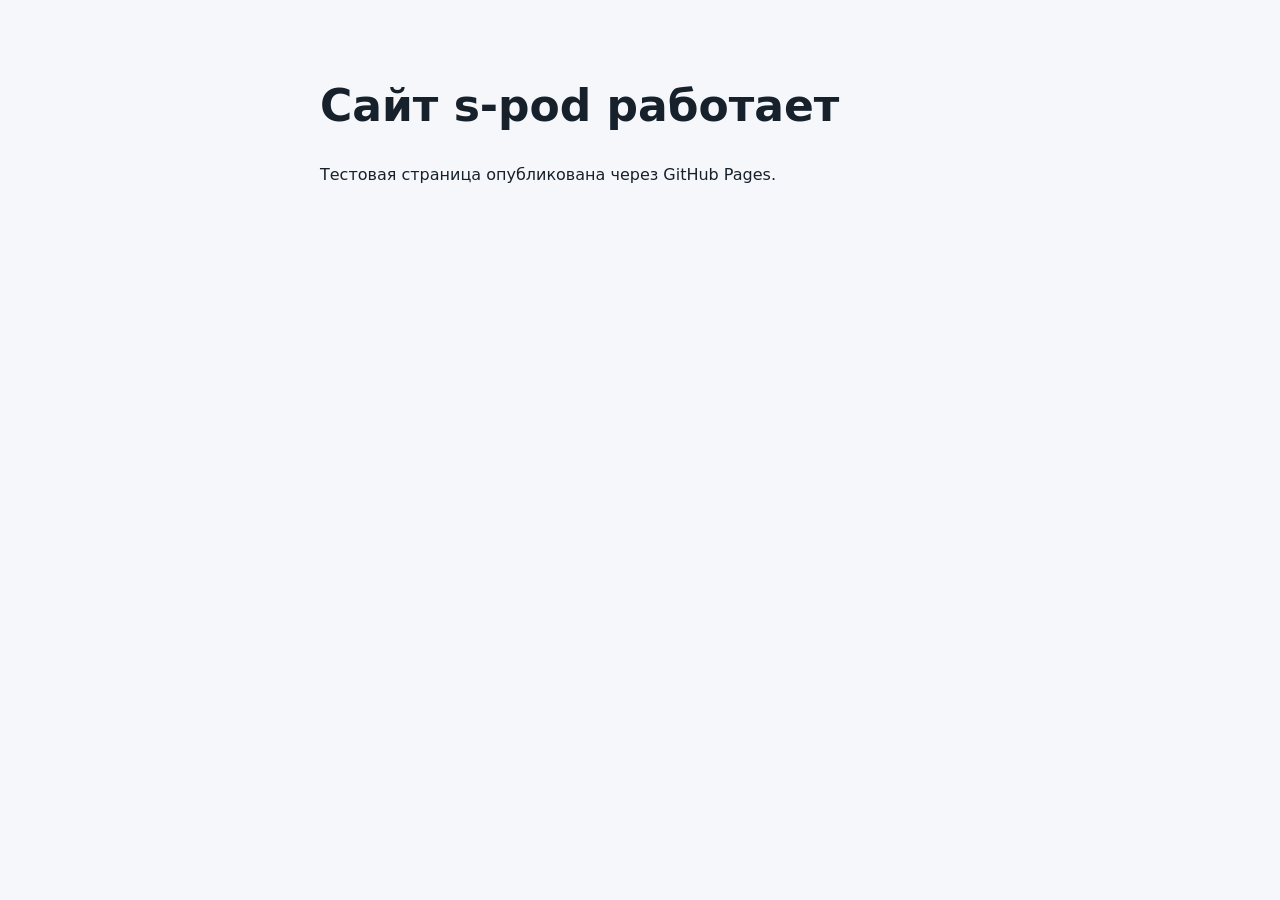
==== index.html @ 9fc67fbf "Create index.html" ====
<!doctype html>
<html lang="ru">
<head>
  <meta charset="utf-8">
  <meta name="viewport" content="width=device-width, initial-scale=1">
  <title>Проверка публикации s-pod</title>
  <style>
    body {
      margin: 0;
      padding: 32px 20px;
      font-family: system-ui, sans-serif;
      line-height: 1.6;
      color: #17212b;
      background: #f5f7fa;
    }
    main {
      max-width: 640px;
      margin: 48px auto;
    }
    h1 {
      font-size: clamp(28px, 6vw, 44px);
      line-height: 1.2;
    }
  </style>
</head>
<body>
  <main>
    <h1>Сайт s-pod работает</h1>
    <p>Тестовая страница опубликована через GitHub Pages.</p>
  </main>
</body>
</html>
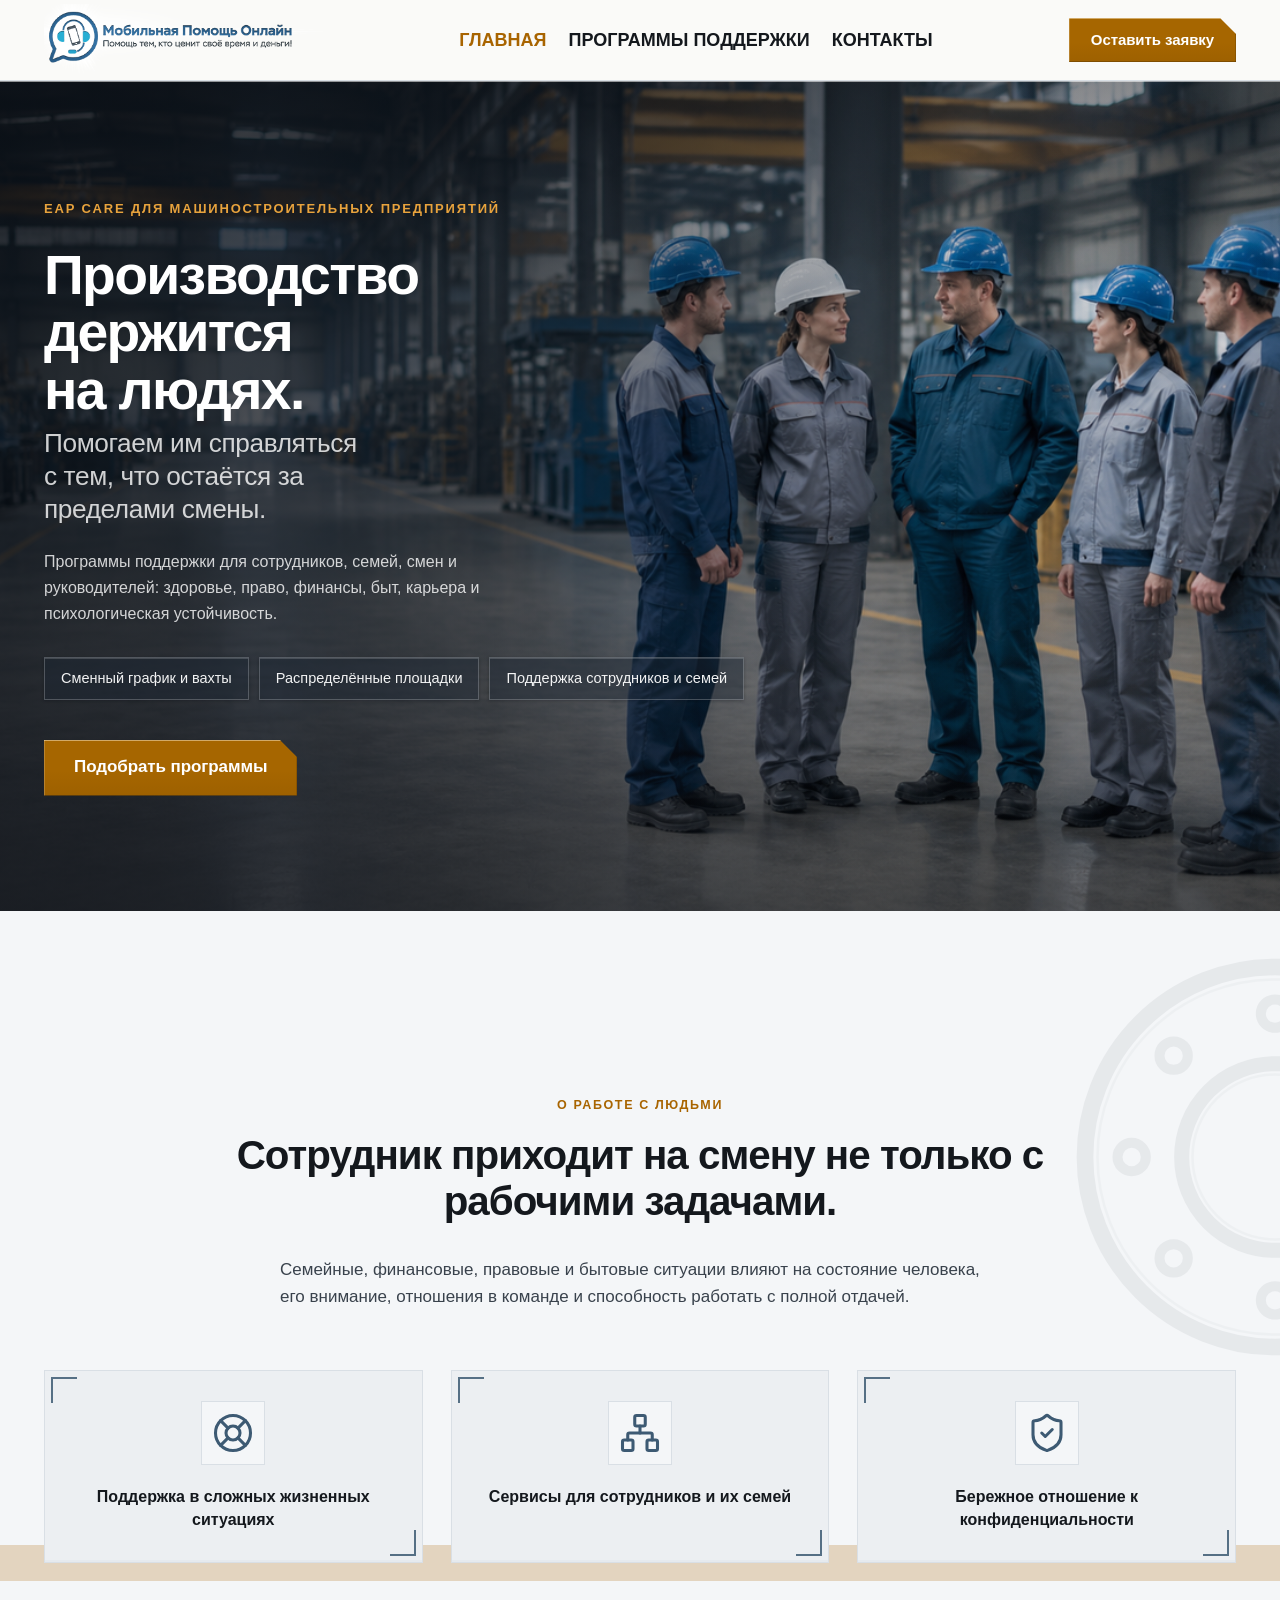
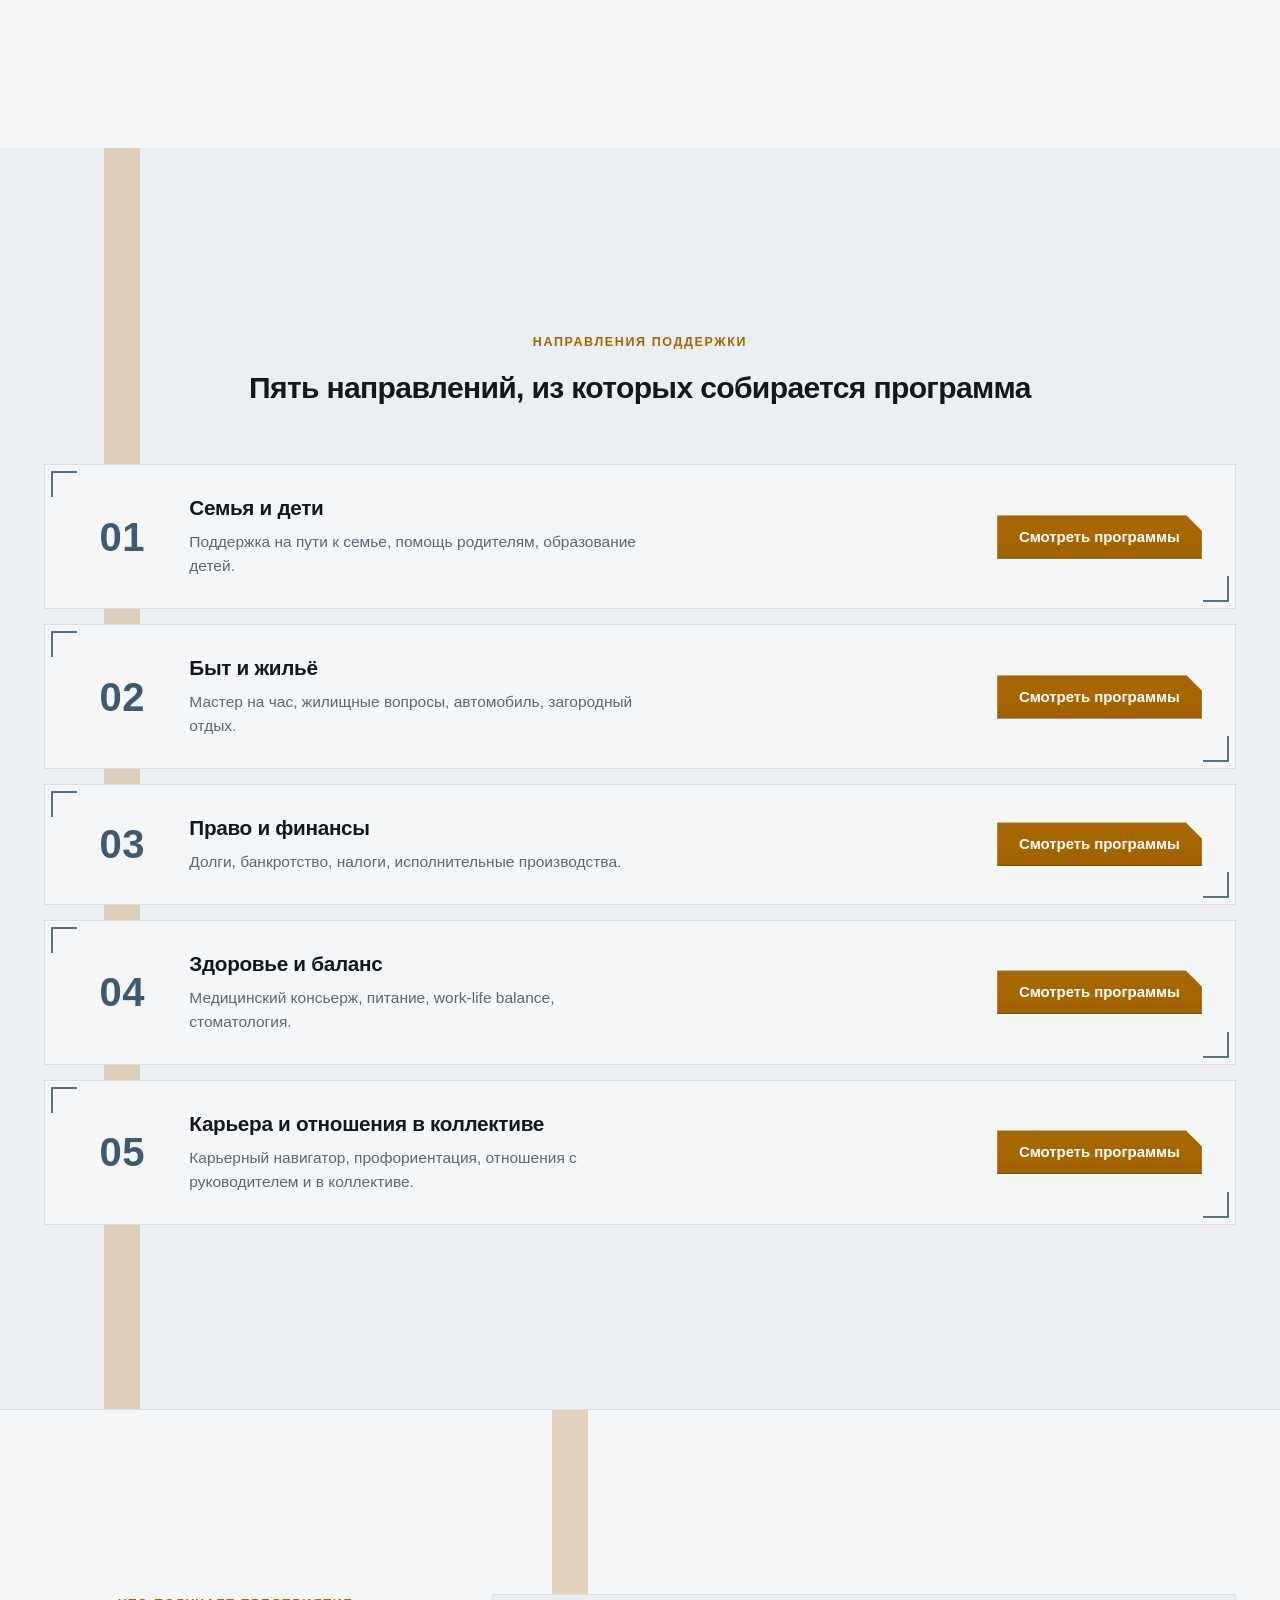
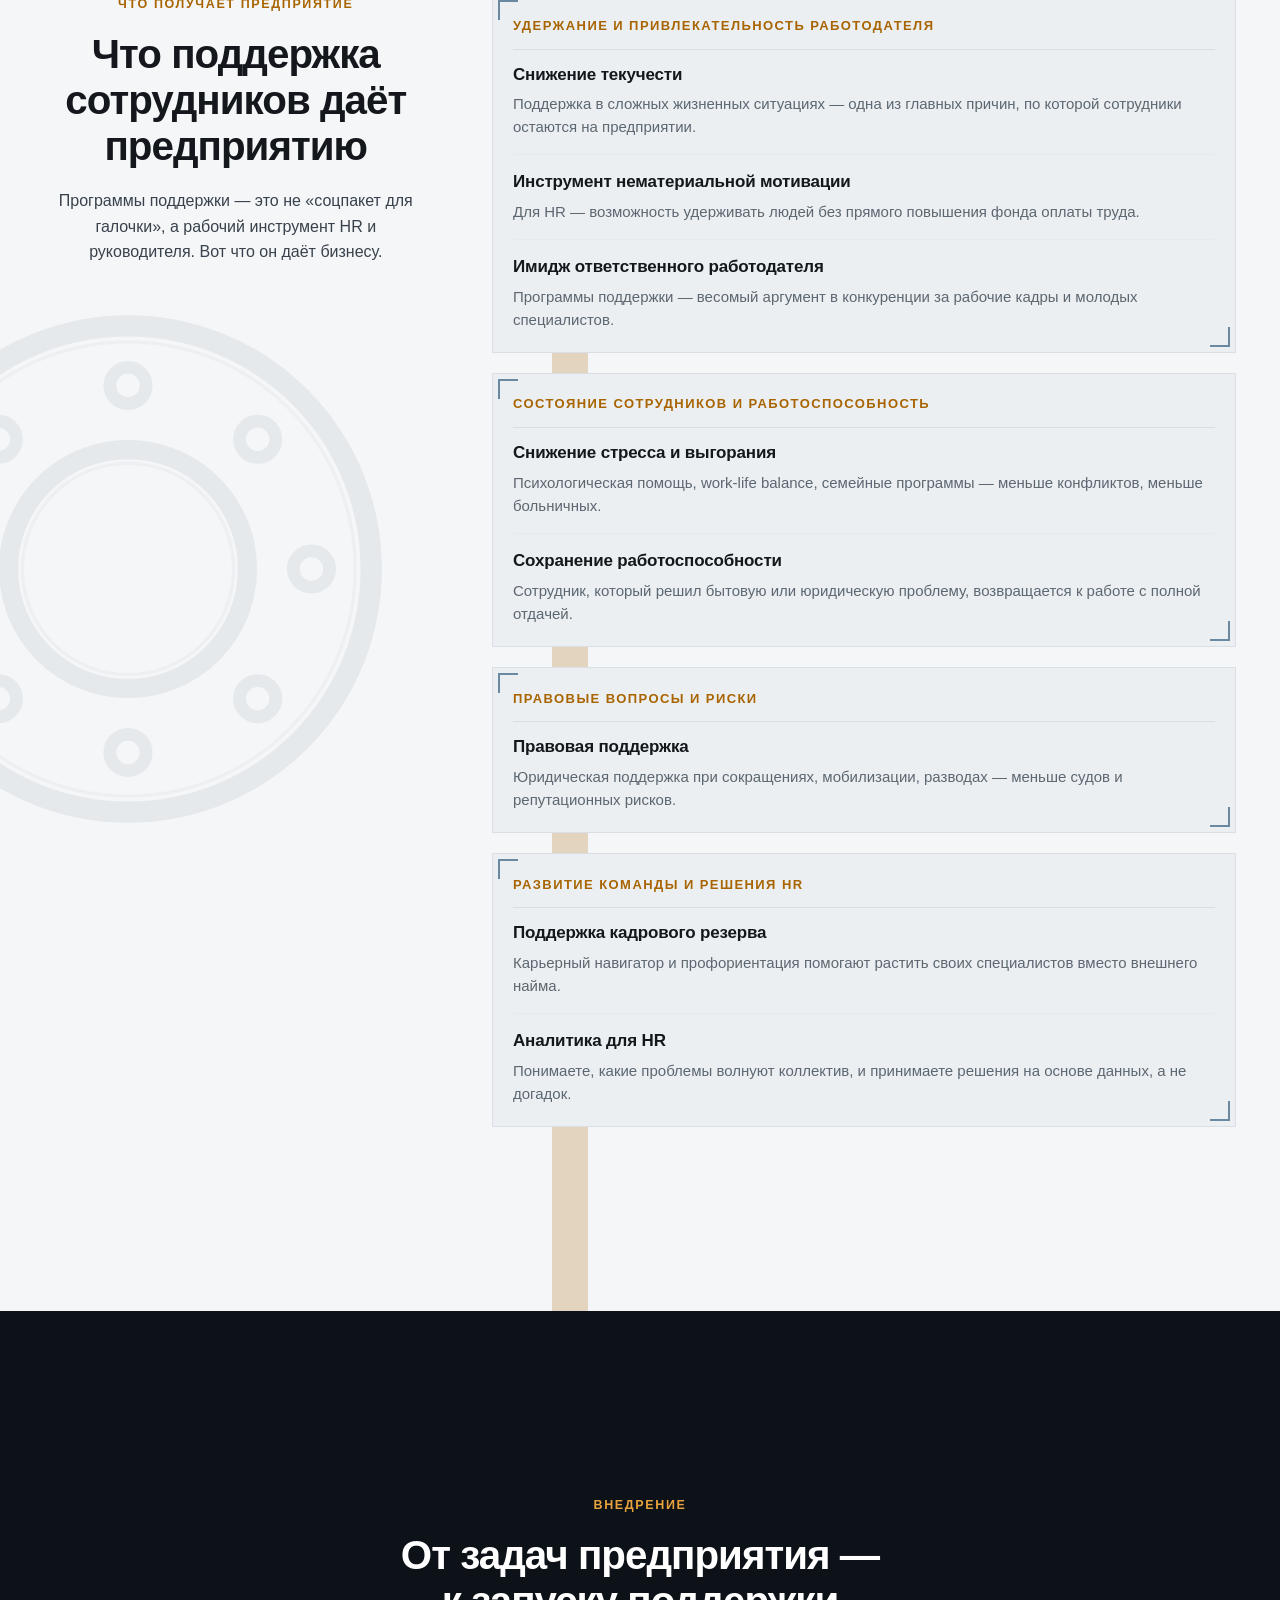
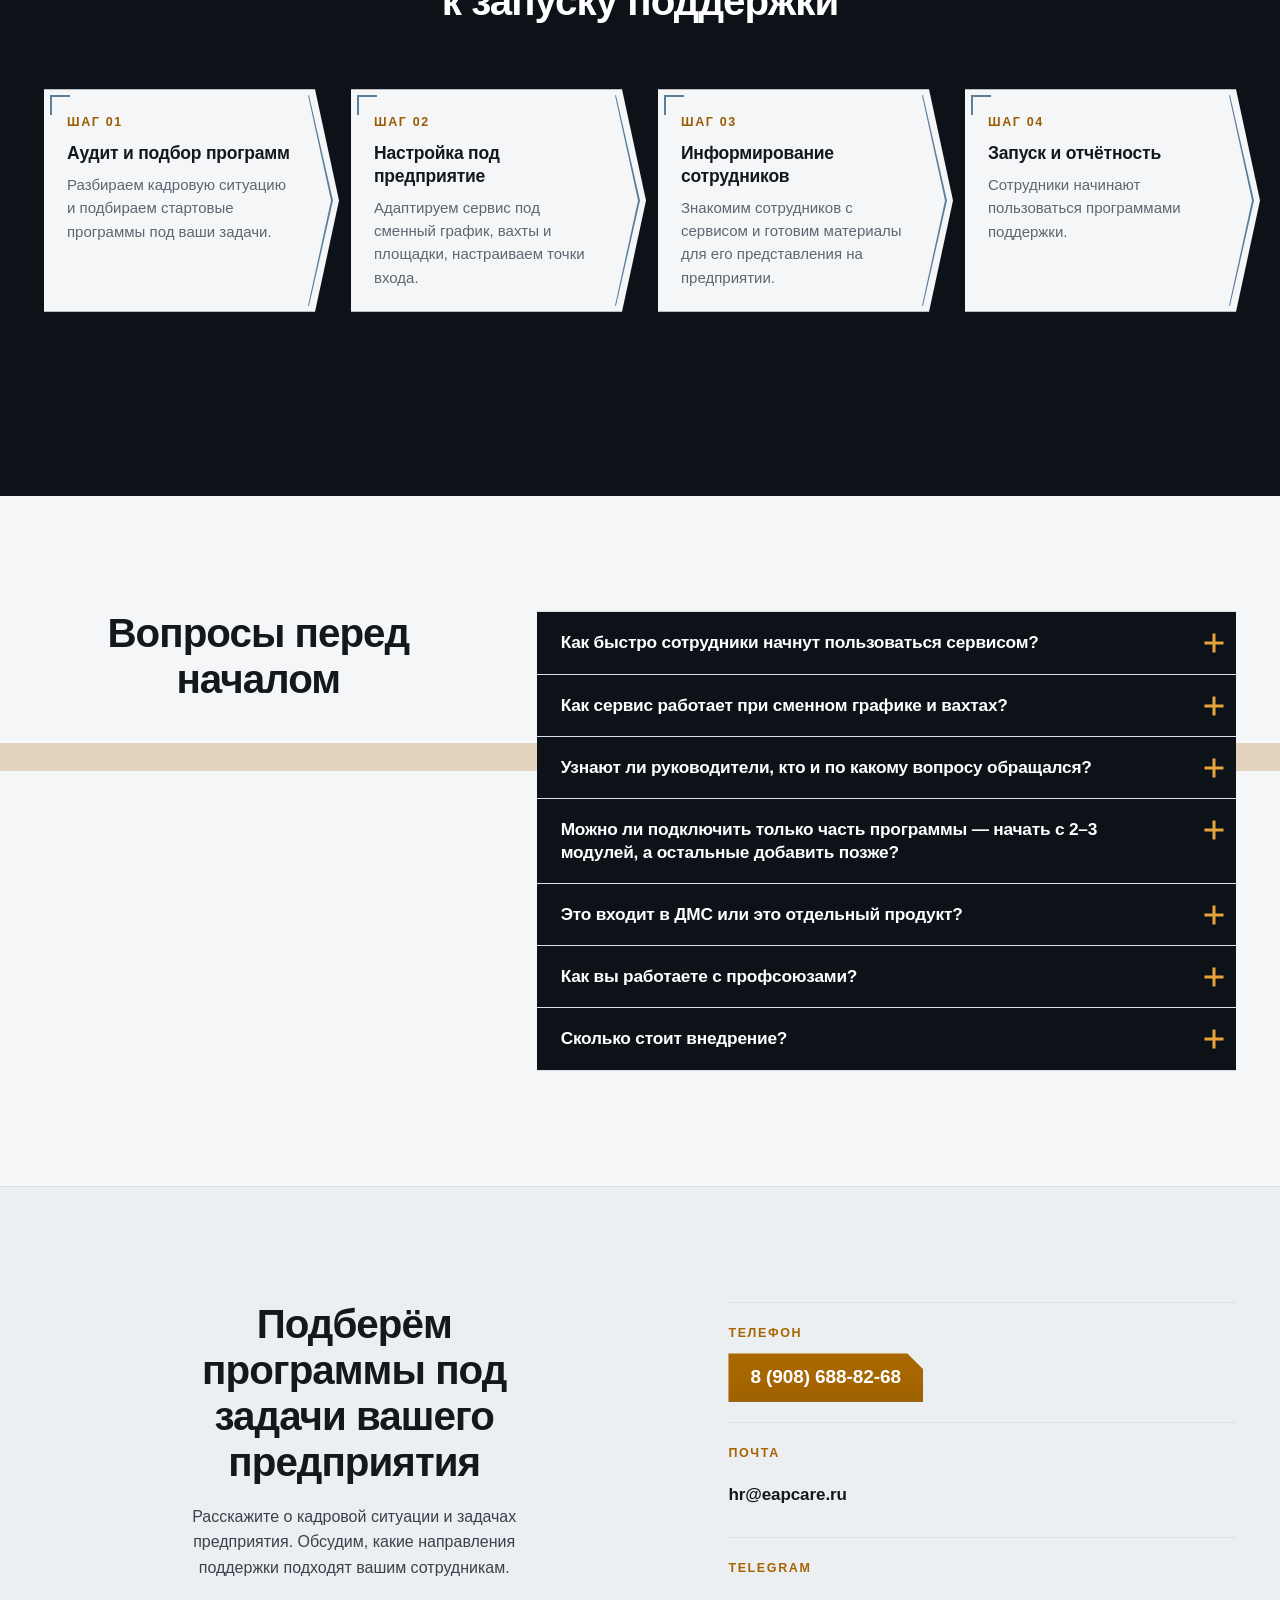
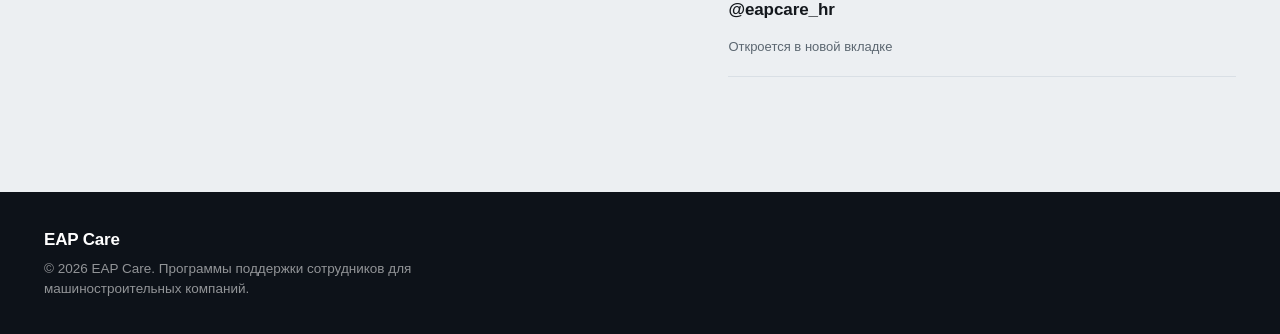
==== commit 0d3d1673: "Upload full website" ====
--- a/index.html
+++ b/index.html
@@ -1,32 +1,612 @@
-<!doctype html>
+<!DOCTYPE html>
 <html lang="ru">
 <head>
-  <meta charset="utf-8">
-  <meta name="viewport" content="width=device-width, initial-scale=1">
-  <title>Проверка публикации s-pod</title>
-  <style>
-    body {
-      margin: 0;
-      padding: 32px 20px;
-      font-family: system-ui, sans-serif;
-      line-height: 1.6;
-      color: #17212b;
-      background: #f5f7fa;
-    }
-    main {
-      max-width: 640px;
-      margin: 48px auto;
-    }
-    h1 {
-      font-size: clamp(28px, 6vw, 44px);
-      line-height: 1.2;
-    }
-  </style>
+<meta charset="UTF-8">
+<meta name="viewport" content="width=device-width, initial-scale=1">
+<title>EAP Care — программы поддержки сотрудников машиностроительных предприятий</title>
+<meta name="description" content="Программы поддержки для сотрудников, семей, смен и руководителей машиностроительных предприятий: здоровье, право, финансы, быт, карьера и психологическая устойчивость.">
+<meta name="theme-color" content="#0d1219">
+<link rel="stylesheet" href="assets/css/style.css">
 </head>
 <body>
-  <main>
-    <h1>Сайт s-pod работает</h1>
-    <p>Тестовая страница опубликована через GitHub Pages.</p>
-  </main>
+
+<a class="skip-link" href="#main">Перейти к основному содержанию</a>
+
+<header class="site-header" id="top" tabindex="-1">
+  <div class="container site-header__inner">
+
+    <a class="brand" href="#top">
+      <img class="brand__logo" src="assets/img/brand/logo.png" alt="EAP Care" width="556" height="112">
+    </a>
+
+    <button class="site-nav-toggle" type="button" aria-expanded="false" aria-controls="site-nav-panel" aria-label="Открыть меню">
+      <span class="site-nav-toggle__icon" aria-hidden="true"></span>
+    </button>
+
+    <nav class="site-nav" id="site-nav-panel" aria-label="Основная навигация">
+      <ul class="site-nav__list">
+        <li><a class="site-nav__link" href="index.html" aria-current="page">Главная</a></li>
+        <li><a class="site-nav__link" href="programs.html">Программы поддержки</a></li>
+        <li><a class="site-nav__link" href="#contact">Контакты</a></li>
+        <li><button class="btn site-nav__cta" type="button" data-open-request>Оставить заявку</button></li>
+      </ul>
+    </nav>
+
+  </div>
+</header>
+
+<main id="main">
+
+  <!-- ==================== B. HERO ==================== -->
+  <section class="hero">
+    <div class="hero__media">
+      <img class="hero__image" src="assets/img/hero/001.png"
+           alt="Сотрудники в касках и современной спецодежде общаются в производственном цехе"
+           width="1280" height="720"
+           loading="eager" fetchpriority="high" decoding="async">
+    </div>
+
+    <div class="hero__scrim" aria-hidden="true"></div>
+
+    <div class="container hero__inner">
+      <div class="hero__text">
+
+        <p class="hero__eyebrow">EAP Care для машиностроительных предприятий</p>
+
+        <h1 class="hero__title">
+          Производство<br>
+          держится<br>
+          на людях.
+          <span class="hero__title-sub">Помогаем им справляться с тем, что остаётся за пределами смены.</span>
+        </h1>
+
+        <p class="hero__lead">
+          Программы поддержки для сотрудников, семей, смен и руководителей:
+          здоровье, право, финансы, быт, карьера и психологическая устойчивость.
+        </p>
+
+        <ul class="hero__chips">
+          <li class="chip">Сменный график и вахты</li>
+          <li class="chip">Распределённые площадки</li>
+          <li class="chip">Поддержка сотрудников и семей</li>
+        </ul>
+
+        <div class="hero__cta">
+          <a class="btn btn--alu btn--lg" href="#directions">Подобрать программы</a>
+        </div>
+
+      </div>
+    </div>
+  </section>
+
+  <!-- ==================== C. РЕДАКЦИОННЫЙ БЛОК ==================== -->
+  <section class="manifesto" aria-labelledby="manifesto-title">
+
+    <!-- Фоновый декор секции: широкая направляющая и фрагмент фланца.
+         Слой скрыт от вспомогательных технологий, не получает фокус
+         и не перехватывает события. Без JS показывается статично. -->
+    <div class="manifesto__decor" aria-hidden="true">
+      <span class="manifesto__guide"></span>
+      <svg class="manifesto__flange" viewBox="0 0 480 480" width="480" height="480" focusable="false" aria-hidden="true">
+        <g fill="none" stroke="currentColor">
+          <circle cx="240" cy="240" r="228" stroke-width="20"/>
+          <circle cx="240" cy="240" r="213" stroke-width="3" stroke-opacity=".45"/>
+          <circle cx="412" cy="240" r="17" stroke-width="12"/>
+          <circle cx="361.6" cy="361.6" r="17" stroke-width="12"/>
+          <circle cx="240" cy="412" r="17" stroke-width="12"/>
+          <circle cx="118.4" cy="361.6" r="17" stroke-width="12"/>
+          <circle cx="68" cy="240" r="17" stroke-width="12"/>
+          <circle cx="118.4" cy="118.4" r="17" stroke-width="12"/>
+          <circle cx="240" cy="68" r="17" stroke-width="12"/>
+          <circle cx="361.6" cy="118.4" r="17" stroke-width="12"/>
+          <circle cx="240" cy="240" r="112" stroke-width="18"/>
+          <circle cx="240" cy="240" r="99" stroke-width="3" stroke-opacity=".45"/>
+        </g>
+      </svg>
+    </div>
+
+    <div class="container">
+
+      <div class="manifesto__head">
+        <p class="eyebrow">О работе с людьми</p>
+        <h2 class="manifesto__title" id="manifesto-title">Сотрудник приходит на смену не только с рабочими задачами.</h2>
+      </div>
+
+      <p class="manifesto__lead">
+        Семейные, финансовые, правовые и бытовые ситуации влияют на состояние человека,
+        его внимание, отношения в команде и способность работать с полной отдачей.
+      </p>
+
+      <ul class="manifesto__list">
+
+        <!-- Иконки карточек — три иконки из одного набора Lucide
+             (life-buoy, network, shield-check), встроенные как inline SVG:
+             без внешних запросов, sprite и иконного шрифта.
+             Лицензия ISC Lucide и уведомление MIT Feather (для life-buoy)
+             приведены в THIRD-PARTY-LICENSES.txt.
+             Иконки и рамка декоративные: скрыты от вспомогательных технологий,
+             не получают фокус; общий viewBox 24×24, общая толщина линии. -->
+        <li class="manifesto__item">
+          <span class="manifesto__frame" aria-hidden="true"></span>
+          <span class="manifesto__art">
+            <svg class="manifesto__icon" xmlns="http://www.w3.org/2000/svg" viewBox="0 0 24 24" width="42" height="42" fill="none" stroke="currentColor" stroke-width="1.75" stroke-linecap="round" stroke-linejoin="round" aria-hidden="true" focusable="false">
+              <circle cx="12" cy="12" r="10"/>
+              <path d="m4.93 4.93 4.24 4.24"/>
+              <path d="m14.83 9.17 4.24-4.24"/>
+              <path d="m14.83 14.83 4.24 4.24"/>
+              <path d="m9.17 14.83-4.24 4.24"/>
+              <circle cx="12" cy="12" r="4"/>
+            </svg>
+          </span>
+          <span class="manifesto__item-text">Поддержка в сложных жизненных ситуациях</span>
+        </li>
+
+        <li class="manifesto__item">
+          <span class="manifesto__frame" aria-hidden="true"></span>
+          <span class="manifesto__art">
+            <svg class="manifesto__icon" xmlns="http://www.w3.org/2000/svg" viewBox="0 0 24 24" width="42" height="42" fill="none" stroke="currentColor" stroke-width="1.75" stroke-linecap="round" stroke-linejoin="round" aria-hidden="true" focusable="false">
+              <rect x="16" y="16" width="6" height="6" rx="1"/>
+              <rect x="2" y="16" width="6" height="6" rx="1"/>
+              <rect x="9" y="2" width="6" height="6" rx="1"/>
+              <path d="M5 16v-3a1 1 0 0 1 1-1h12a1 1 0 0 1 1 1v3"/>
+              <path d="M12 12V8"/>
+            </svg>
+          </span>
+          <span class="manifesto__item-text">Сервисы для сотрудников и их семей</span>
+        </li>
+
+        <li class="manifesto__item">
+          <span class="manifesto__frame" aria-hidden="true"></span>
+          <span class="manifesto__art">
+            <svg class="manifesto__icon" xmlns="http://www.w3.org/2000/svg" viewBox="0 0 24 24" width="42" height="42" fill="none" stroke="currentColor" stroke-width="1.75" stroke-linecap="round" stroke-linejoin="round" aria-hidden="true" focusable="false">
+              <path d="M20 13c0 5-3.5 7.5-7.66 8.95a1 1 0 0 1-.67-.01C7.5 20.5 4 18 4 13V6a1 1 0 0 1 1-1c2 0 4.5-1.2 6.24-2.72a1.17 1.17 0 0 1 1.52 0C14.51 3.81 17 5 19 5a1 1 0 0 1 1 1z"/>
+              <path d="m9 12 2 2 4-4"/>
+            </svg>
+          </span>
+          <span class="manifesto__item-text">Бережное отношение к конфиденциальности</span>
+        </li>
+
+      </ul>
+
+    </div>
+  </section>
+
+  <!-- ==================== D. ПЯТЬ НАПРАВЛЕНИЙ ==================== -->
+  <section class="directions" id="directions" aria-labelledby="directions-title">
+    <span class="directions__rail" aria-hidden="true"></span>
+    <div class="container">
+
+      <div class="directions__head">
+        <p class="eyebrow">Направления поддержки</p>
+        <h2 class="directions__title" id="directions-title">Пять направлений, из которых собирается программа</h2>
+      </div>
+
+      <!-- Пять направлений: каждая панель — одна ссылка на существующую
+           категорию каталога programs.html. Номер, текстовый блок и
+           обозначение перехода лежат внутри .dir-row__link, поэтому клик
+           работает по всей панели. Порядок задаёт ol, номера — декоративные,
+названия направлений остаются h3.
+           Широкая полоса за зоной номеров — один декоративный элемент
+           .directions__rail на всю высоту секции. Он идёт под панелями,
+           поэтому читается в полях секции и в промежутках между ними. -->
+      <ol class="dir-list">
+
+        <li class="dir-row">
+          <span class="dir-row__frame" aria-hidden="true"></span>
+          <a class="dir-row__link" href="programs.html#semya-i-deti">
+            <span class="dir-row__num" aria-hidden="true">01</span>
+            <div class="dir-row__body">
+              <h3 class="dir-row__title">Семья и дети</h3>
+              <p class="dir-row__desc">Поддержка на пути к семье, помощь родителям, образование детей.</p>
+            </div>
+            <span class="dir-row__go">
+              <span class="btn btn--silhouette dir-row__go-btn">Смотреть программы</span>
+            </span>
+          </a>
+        </li>
+
+        <li class="dir-row">
+          <span class="dir-row__frame" aria-hidden="true"></span>
+          <a class="dir-row__link" href="programs.html#byt-i-zhilyo">
+            <span class="dir-row__num" aria-hidden="true">02</span>
+            <div class="dir-row__body">
+              <h3 class="dir-row__title">Быт и жильё</h3>
+              <p class="dir-row__desc">Мастер на час, жилищные вопросы, автомобиль, загородный отдых.</p>
+            </div>
+            <span class="dir-row__go">
+              <span class="btn btn--silhouette dir-row__go-btn">Смотреть программы</span>
+            </span>
+          </a>
+        </li>
+
+        <li class="dir-row">
+          <span class="dir-row__frame" aria-hidden="true"></span>
+          <a class="dir-row__link" href="programs.html#pravo-i-finansy">
+            <span class="dir-row__num" aria-hidden="true">03</span>
+            <div class="dir-row__body">
+              <h3 class="dir-row__title">Право и финансы</h3>
+              <p class="dir-row__desc">Долги, банкротство, налоги, исполнительные производства.</p>
+            </div>
+            <span class="dir-row__go">
+              <span class="btn btn--silhouette dir-row__go-btn">Смотреть программы</span>
+            </span>
+          </a>
+        </li>
+
+        <li class="dir-row">
+          <span class="dir-row__frame" aria-hidden="true"></span>
+          <a class="dir-row__link" href="programs.html#zdorove-i-balans">
+            <span class="dir-row__num" aria-hidden="true">04</span>
+            <div class="dir-row__body">
+              <h3 class="dir-row__title">Здоровье и баланс</h3>
+              <p class="dir-row__desc">Медицинский консьерж, питание, work-life balance, стоматология.</p>
+            </div>
+            <span class="dir-row__go">
+              <span class="btn btn--silhouette dir-row__go-btn">Смотреть программы</span>
+            </span>
+          </a>
+        </li>
+
+        <li class="dir-row">
+          <span class="dir-row__frame" aria-hidden="true"></span>
+          <a class="dir-row__link" href="programs.html#karera-i-otnosheniya">
+            <span class="dir-row__num" aria-hidden="true">05</span>
+            <div class="dir-row__body">
+              <h3 class="dir-row__title">Карьера и отношения в коллективе</h3>
+              <p class="dir-row__desc">Карьерный навигатор, профориентация, отношения с руководителем и в коллективе.</p>
+            </div>
+            <span class="dir-row__go">
+              <span class="btn btn--silhouette dir-row__go-btn">Смотреть программы</span>
+            </span>
+          </a>
+        </li>
+
+      </ol>
+
+    </div>
+  </section>
+
+  <!-- ==================== E. ВЫГОДЫ ДЛЯ ПРЕДПРИЯТИЯ ==================== -->
+  <section class="benefits" aria-labelledby="benefits-title">
+
+    <!-- Вертикальная направляющая за левой областью панелей.
+         Один элемент на всю высоту секции: от её верхней до нижней
+         границы, в соседние секции не выходит. Идёт под непрозрачными
+         панелями и читается в промежутках и свободных полях.
+         Положение по горизонтали выведено из той же сетки, что и
+         панели, поэтому не зависит от ширины экрана. -->
+    <span class="benefits__rail" aria-hidden="true"></span>
+
+    <div class="container benefits__body">
+
+      <div class="benefits__intro">
+        <p class="eyebrow">Что получает предприятие</p>
+        <h2 class="benefits__title" id="benefits-title">Что поддержка сотрудников даёт предприятию</h2>
+        <p class="benefits__lead">
+          Программы поддержки — это не «соцпакет для галочки», а рабочий инструмент HR
+          и руководителя. Вот что он даёт бизнесу.
+        </p>
+
+        <!-- Декоративный фланец: повторение принятой детали блока C
+             сразу под пояснением. Геометрия та же, класс
+             .manifesto__flange не используется, поэтому скрипт эту
+             деталь не затрагивает: появления и вращения здесь нет.
+             Позиционируется вне потока: высота секции от него
+             не зависит. -->
+        <svg class="benefits__flange" viewBox="0 0 480 480" width="480" height="480" focusable="false" aria-hidden="true">
+          <g fill="none" stroke="currentColor">
+            <circle cx="240" cy="240" r="228" stroke-width="20"/>
+            <circle cx="240" cy="240" r="213" stroke-width="3" stroke-opacity=".45"/>
+            <circle cx="412" cy="240" r="17" stroke-width="12"/>
+            <circle cx="361.6" cy="361.6" r="17" stroke-width="12"/>
+            <circle cx="240" cy="412" r="17" stroke-width="12"/>
+            <circle cx="118.4" cy="361.6" r="17" stroke-width="12"/>
+            <circle cx="68" cy="240" r="17" stroke-width="12"/>
+            <circle cx="118.4" cy="118.4" r="17" stroke-width="12"/>
+            <circle cx="240" cy="68" r="17" stroke-width="12"/>
+            <circle cx="361.6" cy="118.4" r="17" stroke-width="12"/>
+            <circle cx="240" cy="240" r="112" stroke-width="18"/>
+            <circle cx="240" cy="240" r="99" stroke-width="3" stroke-opacity=".45"/>
+          </g>
+        </svg>
+      </div>
+
+      <div class="benefits__groups">
+
+        <div class="benefit-group">
+          <span class="benefit-group__frame" aria-hidden="true"></span>
+          <h3 class="benefit-group__title">Удержание и привлекательность работодателя</h3>
+          <ul class="benefit-group__list">
+            <li class="benefit">
+              <h4 class="benefit__title">Снижение текучести</h4>
+              <p class="benefit__text">Поддержка в сложных жизненных ситуациях — одна из главных причин, по которой сотрудники остаются на предприятии.</p>
+            </li>
+            <li class="benefit">
+              <h4 class="benefit__title">Инструмент нематериальной мотивации</h4>
+              <p class="benefit__text">Для HR — возможность удерживать людей без прямого повышения фонда оплаты труда.</p>
+            </li>
+            <li class="benefit">
+              <h4 class="benefit__title">Имидж ответственного работодателя</h4>
+              <p class="benefit__text">Программы поддержки — весомый аргумент в конкуренции за рабочие кадры и молодых специалистов.</p>
+            </li>
+          </ul>
+        </div>
+
+        <div class="benefit-group">
+          <span class="benefit-group__frame" aria-hidden="true"></span>
+          <h3 class="benefit-group__title">Состояние сотрудников и работоспособность</h3>
+          <ul class="benefit-group__list">
+            <li class="benefit">
+              <h4 class="benefit__title">Снижение стресса и выгорания</h4>
+              <p class="benefit__text">Психологическая помощь, work-life balance, семейные программы — меньше конфликтов, меньше больничных.</p>
+            </li>
+            <li class="benefit">
+              <h4 class="benefit__title">Сохранение работоспособности</h4>
+              <p class="benefit__text">Сотрудник, который решил бытовую или юридическую проблему, возвращается к работе с полной отдачей.</p>
+            </li>
+          </ul>
+        </div>
+
+        <div class="benefit-group">
+          <span class="benefit-group__frame" aria-hidden="true"></span>
+          <h3 class="benefit-group__title">Правовые вопросы и риски</h3>
+          <ul class="benefit-group__list">
+            <li class="benefit">
+              <h4 class="benefit__title">Правовая поддержка</h4>
+              <p class="benefit__text">Юридическая поддержка при сокращениях, мобилизации, разводах — меньше судов и репутационных рисков.</p>
+            </li>
+          </ul>
+        </div>
+
+        <div class="benefit-group">
+          <span class="benefit-group__frame" aria-hidden="true"></span>
+          <h3 class="benefit-group__title">Развитие команды и решения HR</h3>
+          <ul class="benefit-group__list">
+            <li class="benefit">
+              <h4 class="benefit__title">Поддержка кадрового резерва</h4>
+              <p class="benefit__text">Карьерный навигатор и профориентация помогают растить своих специалистов вместо внешнего найма.</p>
+            </li>
+            <li class="benefit">
+              <h4 class="benefit__title">Аналитика для HR</h4>
+              <p class="benefit__text">Понимаете, какие проблемы волнуют коллектив, и принимаете решения на основе данных, а не догадок.</p>
+            </li>
+          </ul>
+        </div>
+
+      </div>
+
+    </div>
+  </section>
+
+  <!-- ==================== F. ВНЕДРЕНИЕ ==================== -->
+  <section class="rollout" aria-labelledby="rollout-title">
+    <div class="container rollout__inner">
+
+      <div class="rollout__intro">
+        <p class="eyebrow">Внедрение</p>
+        <h2 class="rollout__title" id="rollout-title"><span class="rollout__title-part">От задач предприятия —</span> <span class="rollout__title-part">к запуску поддержки</span></h2>
+      </div>
+
+      <ol class="rollout__track">
+
+        <li class="rollout__step">
+          <span class="rollout__corner" aria-hidden="true"></span>
+          <span class="rollout__frame" aria-hidden="true"></span>
+          <span class="rollout__tip-mark" aria-hidden="true"></span>
+          <span class="rollout__label">Шаг 01</span>
+          <h3 class="rollout__step-title">Аудит и подбор программ</h3>
+          <p class="rollout__text">Разбираем кадровую ситуацию и подбираем стартовые программы под ваши задачи.</p>
+        </li>
+
+        <li class="rollout__step">
+          <span class="rollout__corner" aria-hidden="true"></span>
+          <span class="rollout__frame" aria-hidden="true"></span>
+          <span class="rollout__tip-mark" aria-hidden="true"></span>
+          <span class="rollout__label">Шаг 02</span>
+          <h3 class="rollout__step-title">Настройка под предприятие</h3>
+          <p class="rollout__text">Адаптируем сервис под сменный график, вахты и площадки, настраиваем точки входа.</p>
+        </li>
+
+        <li class="rollout__step">
+          <span class="rollout__corner" aria-hidden="true"></span>
+          <span class="rollout__frame" aria-hidden="true"></span>
+          <span class="rollout__tip-mark" aria-hidden="true"></span>
+          <span class="rollout__label">Шаг 03</span>
+          <h3 class="rollout__step-title">Информирование сотрудников</h3>
+          <p class="rollout__text">Знакомим сотрудников с сервисом и готовим материалы для его представления на предприятии.</p>
+        </li>
+
+        <li class="rollout__step">
+          <span class="rollout__corner" aria-hidden="true"></span>
+          <span class="rollout__frame" aria-hidden="true"></span>
+          <span class="rollout__tip-mark" aria-hidden="true"></span>
+          <span class="rollout__label">Шаг 04</span>
+          <h3 class="rollout__step-title">Запуск и отчётность</h3>
+          <p class="rollout__text">Сотрудники начинают пользоваться программами поддержки.</p>
+        </li>
+
+      </ol>
+
+    </div>
+  </section>
+
+  <!-- ==================== G. ВОПРОСЫ ПЕРЕД НАЧАЛОМ ==================== -->
+  <section class="faq-mini" aria-labelledby="faq-mini-title">
+    <div class="container faq-mini__body">
+
+      <div class="faq-mini__intro">
+        <h2 class="faq-mini__title" id="faq-mini-title">Вопросы перед началом</h2>
+      </div>
+
+      <div class="faq-mini__list">
+
+        <details class="faq-mini__item">
+          <summary class="faq-mini__q">Как быстро сотрудники начнут пользоваться сервисом?</summary>
+          <div class="faq-mini__a">
+            <p>После запуска информирования первые обращения приходят в течение 1–2 недель. На производственных предприятиях важную роль играет работа с линейными руководителями и профсоюзом — помогаем выстроить её правильно.</p>
+          </div>
+        </details>
+
+        <details class="faq-mini__item">
+          <summary class="faq-mini__q">Как сервис работает при сменном графике и вахтах?</summary>
+          <div class="faq-mini__a">
+            <p>Доступ к сервису — 24/7, через мобильное приложение, телефон и личный кабинет. Сотрудник на вахте может получить помощь в удобное время, независимо от графика работы. Мы адаптируем точки входа под ваши площадки.</p>
+          </div>
+        </details>
+
+        <details class="faq-mini__item">
+          <summary class="faq-mini__q">Узнают ли руководители, кто и по какому вопросу обращался?</summary>
+          <div class="faq-mini__a">
+            <p>Нет. Все обращения строго конфиденциальны. Вы получаете только агрегированную статистику: сколько обращений, по каким темам, какие категории сотрудников пользуются сервисом. Персональные данные не раскрываются.</p>
+          </div>
+        </details>
+
+        <details class="faq-mini__item">
+          <summary class="faq-mini__q">Можно ли подключить только часть программы — начать с 2–3 модулей, а остальные добавить позже?</summary>
+          <div class="faq-mini__a">
+            <p>Да. Более того, мы рекомендуем именно такой подход. Начните с программ, которые закрывают вашу самую острую проблему — например, текучесть или больничные. Через 2–3 месяца, по результатам, добавите новые модули.</p>
+          </div>
+        </details>
+
+        <details class="faq-mini__item">
+          <summary class="faq-mini__q">Это входит в ДМС или это отдельный продукт?</summary>
+          <div class="faq-mini__a">
+            <p>Это отдельный сервис, который дополняет ДМС. ДМС закрывает медицинское обслуживание, а программы поддержки — психологические, юридические, бытовые, финансовые и семейные вопросы. Вместе они дают полноценную заботу о сотруднике.</p>
+          </div>
+        </details>
+
+        <details class="faq-mini__item">
+          <summary class="faq-mini__q">Как вы работаете с профсоюзами?</summary>
+          <div class="faq-mini__a">
+            <p>Профсоюз — наш естественный партнёр на предприятии. Мы готовим материалы для профсоюзных собраний, проводим презентации для активов, включаем профсоюзных лидеров в процесс информирования. Это повышает доверие сотрудников к сервису.</p>
+          </div>
+        </details>
+
+        <details class="faq-mini__item">
+          <summary class="faq-mini__q">Сколько стоит внедрение?</summary>
+          <div class="faq-mini__a">
+            <p>Стоимость зависит от численности сотрудников и набора программ. Работаем по модели годовой подписки. Оставьте заявку — подготовим расчёт под ваше предприятие в течение 1–2 рабочих дней.</p>
+          </div>
+        </details>
+
+      </div>
+
+    </div>
+  </section>
+
+  <!-- ==================== H. КОНТАКТЫ ==================== -->
+  <section class="contact" id="contact" aria-labelledby="contact-title">
+    <div class="container contact__body">
+
+      <div class="contact__intro">
+        <h2 class="contact__title" id="contact-title">Подберём программы под задачи вашего предприятия</h2>
+        <p class="contact__text">Расскажите о кадровой ситуации и задачах предприятия. Обсудим, какие направления поддержки подходят вашим сотрудникам.</p>
+      </div>
+
+      <ul class="contact__list">
+
+        <li class="contact__item">
+          <span class="contact__label">Телефон</span>
+          <a class="btn btn--alu btn--silhouette contact__value contact__value--tel" href="tel:+79086888268">8 (908) 688-82-68</a>
+        </li>
+
+        <li class="contact__item">
+          <span class="contact__label">Почта</span>
+          <a class="contact__value contact__value--link" href="mailto:hr@eapcare.ru">hr@eapcare.ru</a>
+        </li>
+
+        <li class="contact__item">
+          <span class="contact__label">Telegram</span>
+          <a class="contact__value contact__value--link" href="https://t.me/eapcare_hr" target="_blank" rel="noopener noreferrer" aria-describedby="contact-tg-note">@eapcare_hr</a>
+          <span class="contact__note" id="contact-tg-note">Откроется в новой вкладке</span>
+        </li>
+
+      </ul>
+
+    </div>
+  </section>
+
+</main>
+
+<footer class="site-footer">
+  <div class="container site-footer__inner">
+    <div class="site-footer__brand">
+      <p class="site-footer__name">EAP Care</p>
+      <p class="site-footer__copy">© 2026 EAP Care. Программы поддержки сотрудников для машиностроительных компаний.</p>
+    </div>
+    <a class="site-footer__top" href="#top">Наверх</a>
+  </div>
+</footer>
+
+<button class="to-top" type="button" aria-label="Вернуться наверх" hidden>
+  <span class="to-top__arrow" aria-hidden="true"></span>
+</button>
+
+<!-- ==================== ЗАЯВКА ==================== -->
+<!-- Один экземпляр формы на документ, общий для всех триггеров
+     [data-open-request]. Открывается только по действию пользователя.
+     Онлайн-отправка пока не подключена: форма проверяет поля и
+     честно сообщает об этом, не показывая «Заявка отправлена». -->
+<dialog class="request" id="request-dialog" aria-labelledby="request-title">
+  <div class="request__head">
+    <h2 class="request__title" id="request-title" tabindex="-1">Подберём программы под задачи вашего предприятия</h2>
+    <button class="request__close" type="button" data-close-request aria-label="Закрыть заявку"></button>
+  </div>
+
+  <div class="request__body">
+    <p class="request__lead">Оставьте контактные данные и укажите, какие направления поддержки вас интересуют</p>
+    <p class="request__demo">Демонстрационная форма. Онлайн-отправка пока не подключена.</p>
+
+    <form class="request__form" id="request-form" novalidate>
+      <div class="request__field">
+        <label class="request__label" for="request-name">Имя *</label>
+        <input class="request__input" id="request-name" name="name" type="text" placeholder="Как к вам обращаться" maxlength="100" autocomplete="name" required aria-describedby="request-error-name">
+        <p class="request__error" id="request-error-name"></p>
+      </div>
+      <div class="request__field">
+        <label class="request__label" for="request-company">Компания *</label>
+        <input class="request__input" id="request-company" name="company" type="text" placeholder="Название предприятия" maxlength="150" autocomplete="organization" required aria-describedby="request-error-company">
+        <p class="request__error" id="request-error-company"></p>
+      </div>
+      <div class="request__field">
+        <label class="request__label" for="request-phone">Телефон *</label>
+        <input class="request__input" id="request-phone" name="phone" type="tel" placeholder="+7 (___) ___-__-__" maxlength="40" autocomplete="tel" required aria-describedby="request-error-phone">
+        <p class="request__error" id="request-error-phone"></p>
+      </div>
+      <div class="request__field">
+        <label class="request__label" for="request-email">Рабочий email</label>
+        <input class="request__input" id="request-email" name="email" type="email" placeholder="you@company.ru" maxlength="120" autocomplete="email" aria-describedby="request-error-email">
+        <p class="request__error" id="request-error-email"></p>
+      </div>
+      <div class="request__field request__field--wide">
+        <label class="request__label" for="request-size">Численность сотрудников</label>
+        <select class="request__select" id="request-size" name="size" aria-describedby="request-error-size">
+          <option value="">Выберите</option>
+          <option value="До 500 человек">До 500 человек</option>
+          <option value="500 – 2 000 человек">500 – 2 000 человек</option>
+          <option value="2 000 – 10 000 человек">2 000 – 10 000 человек</option>
+          <option value="Более 10 000 человек">Более 10 000 человек</option>
+        </select>
+        <p class="request__error" id="request-error-size"></p>
+      </div>
+      <div class="request__field request__field--wide">
+        <label class="request__label" for="request-comment">Какие программы интересуют</label>
+        <textarea class="request__textarea" id="request-comment" name="comment" placeholder="Например: создание семьи, медицинский консьерж, профессиональный переход" maxlength="1500" aria-describedby="request-error-comment"></textarea>
+        <p class="request__error" id="request-error-comment"></p>
+      </div>
+
+      <div class="request__actions">
+        <button class="btn request__submit" type="submit">Отправить заявку</button>
+        <p class="request__required">* — обязательное поле</p>
+      </div>
+
+      <p class="request__status" role="status" hidden></p>
+    </form>
+
+    <p class="request__note">Данные не сохраняются и никуда не отправляются, пока онлайн-отправка не подключена.</p>
+  </div>
+</dialog>
+
+<script src="assets/js/main.js" defer></script>
 </body>
-</html>
+</html>
--- a/assets/css/style.css
+++ b/assets/css/style.css
@@ -0,0 +1,3287 @@
+/* ==========================================================================
+   EAP Care — визуальный прототип, первый этап.
+   Только: header, hero, блок C, блок D. Без внешних ресурсов, системный шрифт.
+   ========================================================================== */
+
+:root{
+  /* Основа */
+  --graphite:        #14181d;
+  --graphite-soft:   #39424c;
+  --muted:           #5c6771;
+
+  /* Сталь */
+  --steel-900:       #0d1219;
+  --steel-800:       #131b24;
+  --steel-700:       #1b2733;
+  --steel-500:       #3d5a73;
+  --steel-400:       #5b7e9b;
+
+  /* Светлая нейтральная основа */
+  --neutral-bg:      #f4f6f8;
+  --neutral-bg-alt:  #eceff2;
+  --line:            #d9dfe5;
+  --line-soft:       #e6eaee;
+
+  /* Ограниченный янтарный акцент */
+  --amber:           #a86400;
+  --amber-light:     #e8a33d;
+
+  /* Сатинированная сталь */
+  --steel-top:        #f7f9fb;
+  --steel-mid:        #e4e9ee;
+  --steel-low:        #cbd2d9;
+  --steel-bottom:     #bfc7cf;
+
+  /* Шапка */
+  --header-bg:        #fafaf8;
+  --steel-line:       #d9dfe5;
+
+  /* Прямые углы интерфейса. Токен используют только согласованные
+     компоненты: .btn с декоративными слоями и .manifesto__item.
+     Округлые формы бургера, «Наверх» и концентрических деталей
+     заданы собственными значениями и этим токеном не затронуты. */
+  --radius:          0px;
+  --container:       1240px;
+  --header-h:        80px;
+}
+
+*,*::before,*::after{box-sizing:border-box;margin:0;padding:0}
+
+html{
+  -webkit-text-size-adjust:100%;
+  scroll-behavior:auto;
+  scroll-padding-top:calc(var(--header-h) + 16px);
+}
+
+body{
+  font-family:-apple-system,BlinkMacSystemFont,"Segoe UI",Roboto,"Helvetica Neue",Arial,"Noto Sans",sans-serif;
+  font-size:16px;
+  line-height:1.6;
+  color:var(--graphite);
+  background:var(--neutral-bg);
+  -webkit-font-smoothing:antialiased;
+  -moz-osx-font-smoothing:grayscale;
+  text-rendering:optimizeLegibility;
+}
+
+img{max-width:100%;display:block}
+
+a{color:inherit}
+
+.container{
+  width:100%;
+  max-width:var(--container);
+  margin-inline:auto;
+  padding-inline:24px;
+}
+
+/* ---------- Видимый фокус для всей страницы ---------- */
+:focus-visible{
+  outline:2px solid var(--amber);
+  outline-offset:3px;
+  border-radius:4px;
+}
+.site-header :focus-visible{outline-color:var(--graphite)}
+.hero :focus-visible{outline-color:var(--amber-light)}
+
+.skip-link{
+  position:absolute;
+  top:-100px;
+  left:16px;
+  z-index:100;
+  padding:12px 18px;
+  min-height:44px;
+  display:inline-flex;
+  align-items:center;
+  background:var(--graphite);
+  color:#fff;
+  font-size:15px;
+  font-weight:600;
+  text-decoration:none;
+  border-radius:0;
+  transition:top .18s ease;
+}
+.skip-link:focus{top:0}
+
+/* ==========================================================================
+   A. HEADER
+   ========================================================================== */
+
+.site-header{
+  position:sticky;
+  top:0;
+  z-index:50;
+  /* Непрозрачный белый фон в обоих состояниях. Без backdrop-filter. */
+  background:var(--header-bg);
+  /* Обе линии расположены ниже нижней границы шапки:
+     1-я — стальная кромка вплотную к краю, 2-я — светлый кант под ней. */
+  box-shadow:
+    0 1px 0 var(--steel-line),
+    0 2px 0 rgba(255,255,255,.55);
+  transition:box-shadow .22s ease;
+}
+.site-header.is-scrolled{
+  background:var(--header-bg);
+  box-shadow:
+    0 1px 0 #c9d2d9,
+    0 2px 0 rgba(255,255,255,.5),
+    0 8px 22px rgba(20,24,29,.10);
+}
+
+.site-header__inner{
+  min-height:var(--header-h);
+  display:flex;
+  align-items:center;
+  justify-content:space-between;
+  gap:16px;
+}
+
+.brand{
+  display:inline-flex;
+  align-items:center;
+  min-height:44px;
+  text-decoration:none;
+  flex:0 0 auto;
+}
+/* Логотип: ширина и высота задаются только высотой, ширина
+   автоматическая, поэтому пропорции исходной картинки
+   (556×112) сохраняются и растяжения по осям быть не может.
+   Видимая графика совпадает с холстом — прозрачных полей нет,
+   так что ×1.5 применён именно к фактическому размеру.
+   Высота в потоке, без transform:scale, поэтому шапка занимает
+   ровно столько места, сколько занимает логотип. */
+.brand__logo{
+  display:block;
+  height:72px;                                 /* было 48px, ×1.5 */
+  width:auto;
+}
+
+.site-header__contacts{
+  display:flex;
+  align-items:center;
+  gap:20px;
+  flex:0 0 auto;
+}
+
+/* ---------- Общая навигация ----------
+   DOM-порядок: логотип → кнопка раскрытия → nav.
+   На desktop nav стоит сразу за логотипом, а последним пунктом списка
+   идёт CTA заявки, прижатый вправо; кнопка раскрытия скрыта.
+   На mobile nav занимает отдельную строку под верхним рядом, кнопка
+   появляется только при работающем JS, а CTA становится заметной
+   кнопкой внутри раскрытого меню. */
+
+.site-nav__list{
+  list-style:none;
+}
+
+/* Навигация. Прописные и на 20% крупнее: ссылка остаётся в той
+   же насыщенности и в той же гарнитуре, разрядка не меняется,
+   чтобы увеличение не разъехалось по ширине. */
+.site-nav__link{
+  display:inline-flex;
+  align-items:center;
+  min-height:44px;
+  font-size:18px;                              /* было 15px, ×1.2 */
+  font-weight:600;
+  color:var(--graphite);
+  text-decoration:none;
+  text-transform:uppercase;
+  transition:color .18s ease;
+}
+.site-nav__link[aria-current="page"]{color:var(--amber)}
+
+@media (hover:hover) and (pointer:fine){
+  .site-nav__link:hover{color:var(--steel-500)}
+}
+
+/* Без JS панель раскрыта и ссылки доступны; кнопки раскрытия нет. */
+.site-nav-toggle{
+  display:none;
+  align-items:center;
+  justify-content:center;
+  min-width:44px;
+  min-height:44px;
+  padding:0 12px;
+  border:1px solid var(--line);
+  border-radius:10px;
+  background:var(--neutral-bg-alt);
+  color:var(--graphite);
+  cursor:pointer;
+}
+.site-nav-toggle__icon{
+  display:block;
+  width:18px;
+  height:12px;
+  background-image:
+    linear-gradient(currentColor,currentColor),
+    linear-gradient(currentColor,currentColor),
+    linear-gradient(currentColor,currentColor);
+  background-size:18px 2px;
+  background-position:0 0,0 5px,0 10px;
+  background-repeat:no-repeat;
+}
+
+/* Класс успешной инициализации ставится скриптом. */
+.menu-ready .site-nav-toggle{display:inline-flex}
+.menu-ready .site-nav{display:none}
+.menu-ready .site-nav.is-open{display:block}
+
+/* CTA заявки в шапке: это принятая янтарная кнопка .btn, её оформление
+   не меняется. Здесь только раскладка. */
+.site-nav__cta{display:inline-flex}
+
+/* Desktop >=1180px: логотип, навигация и CTA в одной строке.
+   Порог выбран по вместимости, а не по прежнему 900px: в строке
+   теперь ещё и кнопка «Оставить заявку», и на 900–1179px сумма
+   ширин логотипа, трёх ссылок и кнопки больше ширины контейнера.
+   Ниже порога включается мобильная раскладка — логотип и текст
+   уменьшаться не могут, поэтому уменьшается строка, а не буквы.
+   Порог сохранён: при 1180px группа ссылок центрируется в промежутке
+   шириной 675px, а занимает 452px, то есть места хватает с запасом,
+   и переносить порог или уменьшать что-либо не потребовалось. */
+@media (min-width:1180px){
+  /* Зазор между логотипом и навигацией в этой ветке снят: разносить их
+     должен не фиксированный gap, а свободное место контейнера, которое
+     делится между двумя auto-margin ниже. С gap:16px промежуток между
+     логотипом и кнопкой получался на 16px шире с левой стороны от
+     логотипа, и группа ссылок вставала на 8px левее его середины.
+     Мобильная ветка ниже сохраняет свои собственные зазоры сетки. */
+  .site-header__inner{display:flex; align-items:center; justify-content:flex-start; gap:0}
+  .site-nav{display:block; flex:1 1 auto; min-width:0}
+  .site-nav__list{display:flex; align-items:center}
+  /* Промежуток 22px между пунктами задан на самом пункте, а не gap.
+     Значение то же, что было в gap, и расстояние между ссылками
+     остаётся прежним. Причина: последний пункт списка — кнопка
+     заявки, и своего промежутка слева у него быть не должно —
+     справа от кнопки свободного места до правой границы контейнера
+     нет, её держит сама строка. С gap этот зазор попадал бы и перед
+     кнопкой, и центрирование перестало бы быть симметричным. */
+  .site-nav__list > li + li{margin-left:22px}
+  /* Группа из трёх ссылок центрируется в свободном промежутке МЕЖДУ
+     правой границей логотипа и левой границей кнопки заявки — не
+     относительно окна и не относительно всей шапки. Механика: две
+     симметричные auto-margin слева — на первом пункте списка (перед
+     группой ссылок) и на последнем (перед кнопкой). Свободное место
+     делится между ними поровну, поэтому группа встаёт ровно в
+     середину промежутка, а кнопка, идущая следом, остаётся у правой
+     границы контейнера. Обе величины текучие: ни одна не задана
+     числом пикселей и не снята со скриншота, поэтому при любой ширине
+     логотипа, ссылок и кнопки центр промежутка остаётся серединой
+     группы. Кнопка заявки в центрируемую группу не входит: она
+     отдельный пункт списка, крайние auto-margin стоят на первом и
+     последнем <li>, поэтому на неё действует только левая. */
+  .site-nav__list > li:first-child,
+  .site-nav__list > li:last-child{margin-left:auto}
+  .site-nav-toggle{display:none}
+  .menu-ready .site-nav-toggle{display:none}
+  .menu-ready .site-nav{display:block}
+  .menu-ready .site-nav.is-open{display:block}
+}
+
+/* Mobile <1180px: логотип + кнопка сверху, nav отдельной строкой.
+   Сетка, а не order: DOM-порядок сохраняется, раскладка задана областями. */
+@media (max-width:1179px){
+  /* Высота шапки в этой раскладке равна высоте логотипа плюс 16px,
+     поэтому после увеличения логотипа до 57px она стала 73px.
+     Значение переменной поднято на те же 73px, иначе шапка была бы
+     73px на 768–899px и 72px ниже, а отступы якорей и верхний отступ
+     hero считали бы от старого числа. */
+  :root{--header-h:73px}
+  .site-header__inner{
+    display:grid;
+    grid-template-columns:auto minmax(0,1fr);
+    grid-template-areas:
+      "brand toggle"
+      "nav   nav";
+    column-gap:12px;
+  }
+  /* Собственный padding внутреннего отступа шапки убран: теперь он
+     ровно как у .container, поэтому левый край логотипа совпадает
+     с левой границей общего контентного контейнера, от которой
+     начинаются тексты и карточки секций. Логотип не прижат к краю
+     окна: поле 24px остаётся (на уже принятой узкой ветке ниже
+     640px контейнер даёт 18px, и шапка теперь ровно такая же).
+     Из-за этого доступная ширина верхней строки на 20px меньше
+     прежней, и порог уменьшенной ветки логотипа перенесён с
+     366px на 374px — расчёт в комментарии к .brand__logo ниже. */
+  .brand{grid-area:brand}
+  .site-nav-toggle{grid-area:toggle; justify-self:end}
+  .site-nav{
+    grid-area:nav;
+    padding:6px 0 12px;
+    border-top:1px solid var(--line);
+  }
+  .site-nav__list{display:grid; gap:2px}
+  .site-nav__link{
+    padding:4px 2px;
+    font-size:19.2px;                           /* было 16px, ×1.2 */
+  }
+  /* CTA заявки в раскрытом меню: во всю ширину колонки, чтобы её
+     было видно сразу, без точного попадания. */
+  .site-nav__list > li:last-child{margin-top:12px}
+  .site-nav__cta{display:flex; width:100%}
+  /* Логотип ×1.5 — 57px. В существующей строке рядом стоит кнопка
+     раскрытия: 57px дают ширину 282.9px, и вместе с зазором 12px
+     и кнопкой 44px требуют 338.9px. Столько есть от 387px при поле
+     24px и от 375px при поле 18px на узкой ветке. Ниже точный ×1.5
+     уже не помещается, и уменьшать его молча нельзя, поэтому ниже
+     берётся максимум, который влезает без наезда на кнопку: 44px =
+     218.4px, итого 274.4px при доступных 338px на 374px. */
+  .brand__logo{height:57px}                    /* было 38px, ×1.5 */
+}
+
+@media (max-width:374px){
+  .brand__logo{height:44px}                    /* было 32px */
+  .site-header__inner{column-gap:8px}
+}
+
+@media (max-width:360px){
+  .btn{font-size:14px;padding:11px 14px}
+}
+
+/* ==========================================================================
+   Медно-янтарная поверхность
+   .btn — прозрачная полная область взаимодействия (без clip-path),
+   металл и тень живут на псевдоэлементах под текстом.
+   Базовый цвет поверхности — вычисленный цвет eyebrow принятой
+   секции manifesto: --amber (#a86400). Переменные поверхности
+   объявлены внутри .btn и не трогают :root, поэтому остальные
+   элементы сайта не перекрашиваются.
+   ========================================================================== */
+
+.btn{
+  /* Глубина среза правого верхнего угла. Единственный источник размера:
+     и clip-path металла, и все варианты кнопок берут значение отсюда. */
+  --btn-cut:16px;
+  /* Сдвиг теневого слоя относительно кнопки: на столько же вниз и
+     наружу по бокам. Задаёт и inset слоя, и поправку его полигона,
+     поэтому силуэт тени совпадает с силуэтом поверхности. */
+  --btn-lift:2px;
+  /* Ровная заливка поверхности, без светоткани внутри.
+     normal — самый светлый янтарно-коричневый, который ещё держит
+     4.5:1 с белым текстом: #a66600 даёт 4.64:1. Светлее нельзя:
+     #aa6800 уже 4.48:1. hover — тёмный медно-коричневый #8a5000
+     (6.51:1). Тон остаётся в семействе eyebrow manifesto (#a86400). */
+  --btn-face:#a66600;
+  --btn-face-hover:#8a5000;
+  position:relative;
+  isolation:isolate;
+  display:inline-flex;
+  align-items:center;
+  justify-content:center;
+  min-height:44px;
+  padding:12px 22px;
+  border:0;
+  border-radius:var(--radius);
+  font:inherit;
+  font-size:15px;
+  font-weight:700;
+  line-height:1.2;
+  letter-spacing:-.005em;
+  text-decoration:none;
+  white-space:nowrap;
+  cursor:pointer;
+  background:none;
+  /* Светлый текст на медно-янтарной поверхности: контраст обычного
+     текста кнопки 4.64:1 в normal и 6.51:1 в hover (цель — 4.5:1). */
+  color:#fff;
+  transition:transform .18s ease;
+}
+
+/* Декоративные слои: без содержимого, без событий, всегда под текстом.
+   Оба отрицательны по z-index, поэтому текст (обычный поток) рисуется сверху. */
+.btn::before,
+.btn::after{
+  content:"";
+  position:absolute;
+  pointer-events:none;
+  border-radius:var(--radius);
+}
+
+/* Тень: смещена вниз, без верхнего ореола. Слой повторяет силуэт
+   поверхности, поэтому срезанный угол не закрывает прямоугольная рамка:
+   тот же polygon, что у ::before, но с поправкой на собственный inset
+   (--btn-lift вниз и наружу), поэтому срез тени ложится на тот же
+   скос, а не рядом с ним. Размытие обрезается по этому же силуэту
+   и уходит в фон окружения спокойно, без рамки. */
+.btn::after{
+  z-index:-2;
+  inset:var(--btn-lift) calc(-1 * var(--btn-lift))
+       calc(-1 * var(--btn-lift)) calc(-1 * var(--btn-lift));
+  clip-path:polygon(
+    var(--btn-lift) calc(-1 * var(--btn-lift)),
+    calc(100% - var(--btn-cut) - var(--btn-lift)) calc(-1 * var(--btn-lift)),
+    calc(100% - var(--btn-lift)) calc(var(--btn-cut) - var(--btn-lift)),
+    calc(100% - var(--btn-lift)) calc(100% - var(--btn-lift)),
+    var(--btn-lift) calc(100% - var(--btn-lift))
+  );
+  box-shadow:0 3px 9px rgba(13,18,25,.38);
+}
+
+/* Металлическая поверхность со срезом правого верхнего угла.
+   Срез читается без наведения: глубина задаётся --btn-cut, сам угол
+   не меняется, а текст и иконка остаются в стороне от среза
+   (правый внутренний отступ заведомо больше --btn-cut).
+
+   Внутри — одна ровная заливка. Светотня внутри кнопки убрана
+   совсем: нет подсветки центра, нет бегущего блика, нет анимации
+   background-position. Остались только тонкие светлые кромки по
+   краям (верх, низ, бок) — они подчёркивают край, а не освещают
+   центр, — и один очень сдержанный статичный переход к низу:
+   он темнее верхней части, поэтому контраст надписи только
+   растёт и пятен не создаёт. Смена оттенка normal → hover идёт
+   через background-color. */
+.btn::before{
+  z-index:-1;
+  inset:0;
+  clip-path:polygon(0 0,calc(100% - var(--btn-cut)) 0,100% var(--btn-cut),100% 100%,0 100%);
+  background-color:var(--btn-face);
+  background-repeat:no-repeat;
+  background-image:
+    linear-gradient(180deg,
+      rgba(58,32,0,0) 55%,
+      rgba(58,32,0,.08) 100%);
+  box-shadow:
+    inset 0 1px 0 rgba(255,238,208,.5),
+    inset 0 -1px 0 rgba(48,26,0,.28),
+    inset 1px 0 0 rgba(255,238,208,.22),
+    inset -1px 0 0 rgba(48,26,0,.2);
+  transition:background-color .18s ease,box-shadow .18s ease;
+}
+
+/* Слой тени .btn::after обрезан по силуэту поверхности для всех кнопок
+   компонента, поэтому отдельного класса для этого больше не нужно:
+   раньше контур получали только варианты с .btn--silhouette и
+   телефонная кнопка, а кнопка шапки и отправка заявки на светлом фоне
+   оставались с прямоугольной тенью, и её угол выходил в срез.
+   Обрезка живёт только на ::after — сама ссылка остаётся без
+   clip-path, поэтому не теряет ни область нажатия, ни обводку фокуса.
+   Кнопка «Наверх» этой системой не пользуется и не затрагивается. */
+
+/* Наведение — только для точного указателя.
+   Механика подъёма — эталон кнопки Hero: тот же сдвиг на 1px,
+   та же длительность .18s и то же смягчение ease. Поверхность при
+   этом не меняет рисунка, а только темнеет: background-color
+   переходит из --btn-face в --btn-face-hover. */
+@media (hover:hover) and (pointer:fine){
+  .btn:hover{transform:translateY(-1px)}
+  .btn:hover::before{
+    background-color:var(--btn-face-hover);
+    box-shadow:
+      inset 0 1px 0 rgba(255,238,208,.62),
+      inset 0 -1px 0 rgba(48,26,0,.34),
+      inset 1px 0 0 rgba(255,238,208,.28),
+      inset -1px 0 0 rgba(48,26,0,.24);
+  }
+  .btn:hover::after{box-shadow:0 6px 16px rgba(13,18,25,.44)}
+}
+
+/* Нажатие работает и на сенсорных устройствах: без pointer-фильтра.
+   Только трансформация и тон кромок — размеры layout не меняются,
+   дополнительного затемнения нет: подъём Hero не усиливаем. */
+.btn:active{transform:translateY(1px)}
+.btn:active::after{box-shadow:0 1px 3px rgba(13,18,25,.3)}
+.btn:active::before{
+  box-shadow:
+    inset 0 1px 0 rgba(255,238,208,.44),
+    inset 0 -1px 0 rgba(48,26,0,.36),
+    inset 1px 0 0 rgba(255,238,208,.2),
+    inset -1px 0 0 rgba(48,26,0,.26);
+}
+
+/* Фокус кнопки на новой поверхности. Янтарный индикатор рядом с
+   медно-янтарной кнопкой сливается, поэтому у .btn обводка графитовая:
+   она заметна и на светлом фоне секций, и на её собственной поверхности.
+   В hero остаётся янтарно-светлая — там тёмный фон. Правило локальное
+   для .btn: глобальный индикатор фокуса сайта не изменён. */
+.btn:focus-visible{outline-color:var(--graphite)}
+.hero .btn:focus-visible{outline-color:var(--amber-light)}
+
+/* Крупная кнопка: срез пропорционален её высоте. */
+.btn--lg{--btn-cut:18px;min-height:56px;padding:16px 30px;font-size:17px}
+
+/* Текст CTA шапки: на узких экранах короткая надпись.
+   Скрытый вариант убран из потока через display:none, поэтому
+   доступное имя не дублируется. */
+.cta-short{display:none}
+
+/* ==========================================================================
+   B. HERO
+   ========================================================================== */
+
+.hero{
+  position:relative;
+  isolation:isolate;
+  display:flex;
+  align-items:center;
+  min-height:clamp(620px,86vh,860px);
+  color:#fff;
+  background:var(--steel-900);
+  overflow:hidden;
+}
+@supports (min-height:1svh){
+  .hero{min-height:clamp(620px,86svh,860px)}
+}
+@media (min-width:1024px){
+  .hero{min-height:clamp(680px,88vh,920px)}
+  @supports (min-height:1svh){
+    .hero{min-height:clamp(680px,88svh,920px)}
+  }
+}
+
+.hero__media{
+  position:absolute;
+  inset:0;
+  z-index:-2;
+}
+.hero__image{
+  position:absolute;
+  inset:0;
+  width:100%;
+  height:100%;
+  object-fit:cover;
+  /* Стартовое значение. Итоговое кадрирование подбирается визуально. */
+  object-position:50% 50%;
+}
+
+/* Направленный тёмный scrim слева направо.
+   Стартовые значения: .78 слева и .45 снизу. Не добавлять третьего слоя. */
+.hero__scrim{
+  position:absolute;
+  inset:0;
+  z-index:-1;
+  background:
+    linear-gradient(100deg,
+      rgba(8,12,18,.78) 0%,
+      rgba(8,12,18,.69) 26%,
+      rgba(8,12,18,.45) 48%,
+      rgba(8,12,18,.17) 68%,
+      rgba(8,12,18,.09) 100%),
+    linear-gradient(180deg,
+      rgba(8,12,18,.40) 0%,
+      rgba(8,12,18,0) 26%,
+      rgba(8,12,18,0) 62%,
+      rgba(8,12,18,.45) 100%);
+}
+
+.hero__inner{
+  position:relative;
+  /* Воздух до следующей секции сокращён на 20%: 112/16/192 → 89.6/12.8/153.6.
+     Отступ под липкой шапкой задан отдельно, в мобильной ветке. */
+  padding-block:clamp(89.6px,12.8vh,153.6px);
+}
+
+.hero__text{max-width:min(100%,780px)}
+
+.hero__eyebrow{
+  display:inline-block;
+  margin-bottom:clamp(20px,3vh,30px);
+  font-size:13px;
+  font-weight:700;
+  letter-spacing:.14em;
+  text-transform:uppercase;
+  color:var(--amber-light);
+}
+
+.hero__title{
+  font-size:clamp(2.25rem,5.4vw,5.5rem);
+  line-height:1.04;
+  font-weight:800;
+  letter-spacing:-.03em;
+  margin-bottom:clamp(20px,2.6vh,28px);
+}
+@media (min-width:900px){
+  .hero__title{
+    font-size:clamp(1.8rem,4.32vw,4.4rem);
+  }
+}
+.hero__title-sub{
+  display:block;
+  margin-top:.28em;
+  font-size:clamp(1.125rem,2.05vw,2rem);
+  line-height:1.26;
+  font-weight:500;
+  letter-spacing:-.015em;
+  color:rgba(255,255,255,.80);
+  max-width:22ch;
+}
+
+.hero__lead{
+  max-width:56ch;
+  font-size:clamp(1rem,1.22vw,1.1875rem);
+  line-height:1.6;
+  color:rgba(255,255,255,.80);
+  margin-bottom:clamp(26px,3.4vh,34px);
+}
+
+.hero__chips{
+  list-style:none;
+  display:flex;
+  flex-wrap:wrap;
+  gap:10px;
+  margin-bottom:clamp(32px,4.4vh,44px);
+}
+.chip{
+  display:inline-flex;
+  align-items:center;
+  min-height:38px;
+  padding:9px 16px;
+  font-size:14.5px;
+  font-weight:500;
+  color:rgba(255,255,255,.94);
+  background:rgba(27,39,51,.46);
+  border:1px solid rgba(255,255,255,.22);
+  border-radius:0;
+  box-shadow:
+    inset 0 1px 0 rgba(255,255,255,.16),
+    0 1px 3px rgba(8,12,18,.28);
+}
+
+.hero__cta{display:flex}
+
+/* ==========================================================================
+   C. РЕДАКЦИОННЫЙ БЛОК
+   ========================================================================== */
+
+.eyebrow{
+  display:block;
+  margin-bottom:18px;
+  font-size:12.5px;
+  font-weight:800;
+  letter-spacing:.13em;
+  text-transform:uppercase;
+  color:var(--amber);
+}
+
+.manifesto{
+  position:relative;
+  isolation:isolate;
+  /* Направляющая привязана к одной переменной: --guide-pad — это одновременно
+     отступ секции и расстояние от её нижней границы до низа группы карточек.
+     Воздух сокращён на 20%: 128/18/256 → 102.4/14.4/204.8. Полоса осталась
+     прижата к нижнему краю карточек, потому что меняется то же значение. */
+  --guide-pad:clamp(102.4px,14.4vw,204.8px);
+  /* Широкий плоский профиль: 36px на desktop, 20px на mobile. */
+  --guide-thickness:36px;
+  /* На столько полоса заходит за нижний край карточек (половина толщины). */
+  --guide-lap:18px;
+  --guide-fill:color-mix(in srgb,var(--amber) 23%,transparent);
+  /* Фланец: крупный фрагмент, обрезанный правой границей композиции.
+   --flange-right — на сколько фланец выходит за правый край секции:
+   отступ подобран так, чтобы буквы заголовка оставались чистыми,
+   а сам фланец обрезался границей композиции примерно наполовину. */
+  --flange-size:clamp(400px,31vw,470px);
+  --flange-right:clamp(70px,15.2vw,250px);
+  --flange-top:clamp(18px,3.6vw,56px);
+  --flange-opacity:.06;
+  background:var(--neutral-bg);
+  padding-block:var(--guide-pad);
+}
+/* Содержимое секции всегда поверх декоративного слоя. */
+.manifesto > .container{position:relative;z-index:1}
+/* Широкий центрированный ввод: 960px при 48px заголовке даёт
+   2–3 естественные строки без переносов по одному слову. */
+.manifesto__head{
+  max-width:min(100%,960px);
+  margin-inline:auto;
+  margin-bottom:clamp(22px,2.4vw,34px);
+  text-align:center;
+}
+.manifesto__title{
+  font-size:clamp(1.625rem,3.15vw,3rem);
+  line-height:1.14;
+  font-weight:800;
+  letter-spacing:-.024em;
+}
+.manifesto__lead{
+  max-width:min(100%,720px);
+  margin-inline:auto;
+  margin-bottom:clamp(38px,4.6vw,66px);
+  font-size:clamp(1.0625rem,1.32vw,1.25rem);
+  line-height:1.62;
+  color:var(--graphite-soft);
+}
+
+/* Три принципа поддержки: инженерные панели.
+   Контент по центру: графический модуль сверху, текст под ним. */
+.manifesto__list{
+  position:relative;
+  list-style:none;
+  display:grid;
+  gap:16px;
+}
+.manifesto__item{
+  position:relative;
+  z-index:1;
+  display:flex;
+  flex-direction:column;
+  align-items:center;
+  justify-content:flex-start;
+  gap:20px;
+  padding:clamp(24px,2.4vw,32px) clamp(20px,2vw,28px);
+  text-align:center;
+  background:var(--neutral-bg-alt);
+  border:1px solid var(--steel-line);
+  border-radius:var(--radius);
+  /* Нижняя кромка — статичная, без размытия и без эффекта парящей карточки. */
+  box-shadow:inset 0 -2px 0 var(--line-soft);
+  font-size:16px;
+  font-weight:600;
+  line-height:1.45;
+  color:var(--graphite);
+}
+
+/* Угловые метки в двух противоположных углах: 26×26px с отступом 6px,
+   толщина 2px. В обычном состоянии уже хорошо различимы — приглушённости
+   ради оставляем только 0.85 непрозрачности. */
+.manifesto__item::before,
+.manifesto__item::after{
+  content:"";
+  position:absolute;
+  width:26px;
+  height:26px;
+  pointer-events:none;
+  /* Цвет меток задан один раз здесь. В правилах углов ниже толщина
+     и набор сторон задаются длинными свойствами: сокращение border-top
+     без цвета сбрасывало бы цвет метки на currentColor. */
+  border-style:solid;
+  border-width:2px;
+  border-color:var(--steel-500);
+  opacity:.85;
+  transition:opacity .18s ease,border-color .18s ease;
+}
+.manifesto__item::before{
+  top:6px;
+  left:6px;
+  border-right-width:0;
+  border-bottom-width:0;
+}
+.manifesto__item::after{
+  right:6px;
+  bottom:6px;
+  border-top-width:0;
+  border-left-width:0;
+}
+
+/* Тонкая внутренняя рамка: отступ 6px от внешней границы, толщина 1px.
+   В обычном состоянии прозрачна, поэтому панель выглядит законченной
+   и без hover. Собственный декоративный слой внутри поля отступов:
+   не заходит ни на графический модуль, ни на текст, ни на направляющую. */
+.manifesto__frame{
+  position:absolute;
+  inset:6px;
+  border:1px solid transparent;
+  pointer-events:none;
+  transition:border-color .18s ease;
+}
+
+/* Реакция на мышь: панель остаётся панелью. Без подъёма, наклона, следа
+   за мышью, курсора-указателя, новых теней и ссылок — только цвет:
+   проявляется внутренняя рамка, метки становятся контрастнее,
+   иконка слегка темнеет. Под reduced-motion переход обнуляется
+   общим правилом файла, финальные цвета меняются сразу. */
+@media (hover:hover) and (pointer:fine){
+  .manifesto__item:hover::before,
+  .manifesto__item:hover::after{
+    opacity:1;
+    border-color:var(--steel-700);
+  }
+  .manifesto__item:hover .manifesto__frame{border-color:var(--steel-400)}
+  .manifesto__item:hover .manifesto__icon{color:var(--graphite-soft)}
+}
+
+/* Графический модуль: 64×64px, прямые углы, спокойная непрозрачная
+   подложка и тонкая граница. Модуль не кнопка: без собственного
+   hover, focus и курсора, реакция живёт только на панели. */
+.manifesto__art{
+  flex:0 0 auto;
+  display:flex;
+  align-items:center;
+  justify-content:center;
+  width:64px;
+  height:64px;
+  border:1px solid var(--line);
+  background:var(--neutral-bg);
+  pointer-events:none;
+}
+/* Иконка из набора Lucide: один контур currentColor, без заливок,
+   градиентов и теней. Геометрия задана источником, размер и толщина
+   линии — здесь, одинаковые для всех трёх иконок. */
+.manifesto__icon{
+  display:block;
+  width:42px;
+  height:42px;
+  color:var(--steel-500);
+  transition:color .18s ease;
+}
+
+/* ---------- Фоновый декор: направляющая и фланец ----------
+   Один локальный слой ровно по границам секции.
+   overflow:hidden обрезает фланец по правой границе композиции
+   и не даёт горизонтальной прокрутки; ничего за пределы
+   секции, в том числе в следующую, слой не выносит. */
+.manifesto__decor{
+  position:absolute;
+  z-index:0;
+  left:0;
+  right:0;
+  top:0;
+  bottom:0;
+  overflow:hidden;
+  pointer-events:none;
+}
+
+/* Направляющая — только горизонтальная полоса: входит слева, проходит
+   за нижней частью группы карточек и выходит вправо до края секции.
+   Вниз не поворачивает и границу следующей секции не пересекает.
+   Верхняя кромка полосы стоит на --guide-lap выше низа карточек:
+   половина толщины остаётся за блоками, половина — в поле под ними. */
+.manifesto__guide{
+  position:absolute;
+  left:0;
+  right:0;
+  top:calc(100% - var(--guide-pad) - var(--guide-lap));
+  height:var(--guide-thickness);
+  background:var(--guide-fill);
+}
+
+/* Фрагмент механического фланца в правой фоновой области секции.
+   Только контур CurrentColor: без градиентов, бликов и теней. */
+.manifesto__flange{
+  position:absolute;
+  top:var(--flange-top);
+  right:calc(-1 * var(--flange-right));
+  width:var(--flange-size);
+  height:var(--flange-size);
+  color:var(--steel-700);
+  opacity:var(--flange-opacity);
+  pointer-events:none;
+}
+
+/* Однократное появление. Базовое состояние — финальное и статичное,
+   начальное задаёт только класс, который ставит скрипт.
+   transition:none в начальном состоянии обязателен: иначе сам класс
+   проявил бы фланец при добавлении, то есть до входа секции в кадр.
+   Без JS и при prefers-reduced-motion фланец сразу на месте. */
+@media (min-width:900px){
+  .manifesto__flange{
+    transition:transform 1.2s cubic-bezier(.22,.61,.36,1),opacity 1.2s ease;
+  }
+  .manifesto__flange.is-pending{
+    transition:none;
+    opacity:0;
+    transform:rotate(-8deg) translate3d(14px,-14px,0);
+  }
+}
+@media (prefers-reduced-motion:reduce){
+  .manifesto__flange,
+  .manifesto__flange.is-pending{
+    transition:none;
+    opacity:var(--flange-opacity);
+    transform:none;
+  }
+}
+
+/* Desktop >=900px: три карточки в ряд. Направляющая идёт за карточками
+   и видна только в промежутках и у краёв, поворот вниз — у правого края. */
+@media (min-width:900px){
+  .manifesto__list{
+    grid-template-columns:repeat(3,minmax(0,1fr));
+    gap:clamp(20px,2.2vw,30px);
+  }
+}
+
+/* Ниже 1280px: справа от центрированного заголовка не остаётся места под
+   крупный фланец, поэтому он уходит вниз — фрагментом у правого края
+   секции, рядом с полосой. Положение задано локальным bottom:0 от нижней
+   границы секции и не зависит от маршрута направляющей.
+   Текст при этом не перекрывается совсем. */
+@media (max-width:1279px){
+  .manifesto{
+    --flange-size:clamp(180px,21vw,260px);
+    --flange-opacity:.055;
+  }
+  .manifesto__flange{
+    top:auto;
+    bottom:0;
+    right:calc(-1 * clamp(28px,9vw,84px));
+  }
+}
+
+/* Mobile <900px: полоса тоньше, фланец — небольшой фрагмент
+   у правого края под полосой. Движения нет. */
+@media (max-width:899px){
+  .manifesto{
+    --guide-thickness:20px;
+    --guide-lap:10px;
+    --flange-size:clamp(170px,46vw,260px);
+    --flange-opacity:.05;
+  }
+  .manifesto__flange{
+    right:calc(-1 * clamp(34px,13vw,72px));
+  }
+}
+
+/* ==========================================================================
+   D. ПЯТЬ НАПРАВЛЕНИЙ
+   Пять широких инженерных панелей в языке принятого блока C:
+   прямые углы, непрозрачная светлая поверхность, тонкая стальная рамка,
+   угловые метки в противоположных углах, спокойная внутренняя рамка.
+   Каждая панель — одна ссылка на существующую категорию каталога
+   programs.html: номер, текст и обозначение перехода лежат внутри
+   .dir-row__link, поэтому клик работает по всей панели.
+   Нумерация крупная, за зоной номеров идёт широкая полоса того же
+   приглушённого янтаря, что горизонтальная направляющая блока C.
+   Фон секции не меняется. Без иконок, заливок и скосов панелей.
+   ========================================================================== */
+
+.directions{
+  position:relative;
+  background:var(--neutral-bg-alt);
+  padding-block:clamp(102.4px,14.4vw,192px);   /* воздух между секциями −20%: 128/18/240 → 102.4/14.4/192 */
+  /* Ось полосы и колонки нумерации. Все геометрические величины
+     секции выражены через эти переменные, а не фиксированными
+     координатами документа. */
+  --dir-num:88px;                        /* колонка номера */
+  --dir-num-size:clamp(40px,3vw,48px);   /* кегль номера */
+  --dir-rail:36px;                       /* ширина полосы за номерами */
+  --dir-gap:clamp(12px,1.2vw,16px);      /* промежуток между панелями */
+  --dir-link-pad:clamp(24px,2.6vw,34px); /* внутренний отступ панели */
+  /* Горизонтальный отступ .container. Ось полосы выводится от него
+     вместе с отступом панели и колонкой номера, поэтому полоса
+     совпадает с номерами на любой ширине. Значение повторяет
+     padding-inline у .container и меняется вместе с ним. */
+  --dir-cont-pad:24px;
+  /* Тот же приглушённый янтарь, что у принятой направляющей блока C.
+     Прозрачность есть только здесь: поверхности панелей и текст
+     остаются полностью непрозрачными. */
+  --dir-rail-fill:color-mix(in srgb,var(--amber) 23%,transparent);
+}
+/* Порядок слоёв: фон секции → направляющая → непрозрачные панели →
+   номера, текст, обозначения переходов и декор панелей. */
+.directions > .container{position:relative;z-index:1}
+
+/* Вертикальная направляющая за зоной номеров: от верхней до нижней
+   границы секции, в соседние секции не выходит. Идёт под панелями,
+   поэтому читается в верхнем и нижнем полях секции и в промежутках
+   между панелями, а внутри карточек не видна. Ось — центр колонки
+   номера: левое поле контейнера, плюс рамка панели, плюс её отступ,
+   плюс половина колонки, минус половина полосы. */
+.directions__rail{
+  position:absolute;
+  z-index:0;
+  top:0;
+  bottom:0;
+  left:calc(50% - min(50%,var(--container) / 2)
+            + var(--dir-cont-pad) + 1px
+            + var(--dir-link-pad) + var(--dir-num) / 2
+            - var(--dir-rail) / 2);
+  width:var(--dir-rail);
+  background:var(--dir-rail-fill);
+  pointer-events:none;
+}
+/* Широкий центрированный ввод: 940px при 34px заголовке даёт
+   естественные строки без переносов по одному слову.
+   На mobile — доступная ширина контейнера. */
+.directions__head{
+  max-width:min(100%,940px);
+  margin-inline:auto;
+  margin-bottom:clamp(38px,4.6vw,60px);
+  text-align:center;
+}
+.directions__title{
+  font-size:clamp(1.375rem,2.35vw,2.125rem);
+  line-height:1.18;
+  font-weight:800;
+  letter-spacing:-.022em;
+}
+
+/* Панели идут небольшим промежутком, а не сплошной таблицей. */
+.dir-list{
+  list-style:none;
+  position:relative;
+  display:grid;
+  gap:var(--dir-gap);
+}
+.dir-row{
+  position:relative;
+  background:var(--neutral-bg);
+  border:1px solid var(--steel-line);
+  border-radius:var(--radius);
+}
+
+/* Угловые метки 26×26px с отступом 6px, толщина 2px — как в блоке C.
+   В обычном состоянии уже хорошо различимы. */
+.dir-row::before,
+.dir-row::after{
+  content:"";
+  position:absolute;
+  width:26px;
+  height:26px;
+  pointer-events:none;
+  /* Цвет задан один раз здесь; в правилах углов ниже только offsets
+     и набор сторон: сокращение border-top без цвета сбрасывало бы
+     цвет метки на currentColor. */
+  border-style:solid;
+  border-width:2px;
+  border-color:var(--steel-500);
+  opacity:.85;
+  transition:opacity .18s ease,border-color .18s ease;
+}
+.dir-row::before{
+  top:6px;
+  left:6px;
+  border-right-width:0;
+  border-bottom-width:0;
+}
+.dir-row::after{
+  right:6px;
+  bottom:6px;
+  border-top-width:0;
+  border-left-width:0;
+}
+
+/* Тонкая внутренняя рамка: отступ 6px от внешней границы, толщина 1px.
+   Прозрачна в обычном состоянии и проявляется при наведении.
+   Собственный декоративный слой внутри поля отступов: не заходит
+   ни на номер, ни на текст, ни на обозначение перехода. */
+.dir-row__frame{
+  position:absolute;
+  inset:6px;
+  border:1px solid transparent;
+  pointer-events:none;
+  transition:border-color .18s ease;
+}
+
+/* Одна ссылка на всю панель: номер слева, текст в средней области,
+   обозначение перехода справа по вертикальному центру. */
+.dir-row__link{
+  position:relative;
+  z-index:1;
+  display:grid;
+  grid-template-columns:var(--dir-num) minmax(0,1fr) auto;
+  align-items:center;
+  column-gap:clamp(16px,1.8vw,28px);
+  padding:clamp(24px,2.4vw,30px) var(--dir-link-pad);
+  color:inherit;
+  text-decoration:none;
+}
+/* Номер — заметный элемент композиции: крупнее заголовка направления,
+   центрируется в своей колонке и по вертикали панели.
+   Высота панели от него не зависит: блок текста выше номера. */
+.dir-row__num{
+  align-self:center;
+  justify-self:center;
+  text-align:center;
+  font-size:var(--dir-num-size);
+  font-weight:750;
+  line-height:1;
+  letter-spacing:.01em;
+  color:var(--steel-500);
+  font-variant-numeric:tabular-nums;
+}
+.dir-row__body{min-width:0}
+.dir-row__title{
+  font-size:clamp(1.125rem,1.62vw,1.5rem);
+  line-height:1.28;
+  font-weight:750;
+  letter-spacing:-.015em;
+  margin-bottom:8px;
+  transition:color .18s ease;
+}
+/* 52ch — предел читаемой строки, а не ширина панели:
+   справа от описания живёт обозначение перехода. */
+.dir-row__desc{
+  max-width:52ch;
+  font-size:15.5px;
+  line-height:1.55;
+  color:var(--muted);
+}
+
+/* Обозначение перехода — та же медно-янтарная кнопка, что у hero CTA:
+   та же ровная поверхность .btn, прямые углы, правый верхний скос
+   и тонкие светлые кромки. Это span внутри внешней ссылки, а не
+   вложенная ссылка или button, поэтому отдельного поведения
+   клавиатуры у него нет.
+   Собственное движение панели не меняется: поднимается и темнеет
+   только визуальная кнопка, а панель, заголовок, описание и номер
+   остаются на месте. Реакция на наведение по самой панели — ниже,
+   в общем правиле для точного указателя. */
+.dir-row__go{
+  display:flex;
+  align-items:center;
+  justify-self:end;
+}
+.dir-row__go-btn:hover::after,
+.dir-row__go-btn:active::after{box-shadow:0 3px 9px rgba(13,18,25,.32)}
+
+/* Видимый фокус на всей панели: обводка идёт по границе ссылки
+   и охватывает номер, текст и обозначение перехода.
+   Глобальный индикатор фокуса не удаляется — меняется только отступ. */
+.dir-row__link:focus-visible{
+  outline:2px solid var(--amber);
+  outline-offset:-2px;
+  border-radius:var(--radius);
+}
+
+/* Наведение — только для устройств с точным указателем.
+   Панель остаётся на месте: без подъёма, наклона и следа за мышью.
+   Проявляется внутренняя рамка, усиливаются метки и заголовок,
+   а обозначение перехода получает ровно ту же реакцию, что и
+   hero CTA: подъём на 1px и затемнение поверхности. Двигается
+   только визуальная кнопка — панель, заголовок, описание и номер
+   неподвижны, кликабельность панели и переход по href прежние.
+   Двойной анимации нет: когда указатель над самой кнопкой,
+   оба правила дают одно и то же значение одного свойства.
+   Под reduced-motion переходы обнуляются общим правилом файла,
+   финальные цвета применяются сразу. */
+@media (hover:hover) and (pointer:fine){
+  .dir-row:hover::before,
+  .dir-row:hover::after{
+    opacity:1;
+    border-color:var(--steel-700);
+  }
+  .dir-row:hover .dir-row__frame{border-color:var(--steel-400)}
+  .dir-row:hover .dir-row__title{color:var(--steel-500)}
+  .dir-row:hover .dir-row__go-btn{transform:translateY(-1px)}
+  .dir-row:hover .dir-row__go-btn::before{background-color:var(--btn-face-hover)}
+}
+/* Нажатие. Сама визуальная кнопка — span, и :active к нему не
+   применяется: активируется внешняя ссылка панели. Поэтому отклик
+   на нажатие задаётся здесь и повторяет hero CTA: тот же сдвиг
+   на 1px вниз, без усиления. Правило ниже наведения по порядку,
+   поэтому при нажатии поверх наведения побеждает нажатие. */
+.dir-row__link:active .dir-row__go-btn{transform:translateY(1px)}
+
+/* Ниже 900px текст и переход уже не делят одну строку:
+   обозначение перехода переносится под описание, текст не сжимается. */
+@media (max-width:899px){
+  .dir-row__link{
+    grid-template-columns:var(--dir-num) minmax(0,1fr);
+    row-gap:14px;
+  }
+  .dir-row__go{
+    grid-column:2;
+    justify-self:start;
+  }
+}
+
+/* Mobile <640px: полоса остаётся за узкой колонкой номера,
+   текст и кнопка располагаются справа от неё. Основной текст
+   не уменьшается. */
+@media (max-width:639px){
+  .directions{
+    --dir-num:52px;
+    --dir-num-size:34px;
+    --dir-rail:24px;
+    --dir-cont-pad:18px;
+  }
+  .dir-row__link{row-gap:14px}
+  .dir-row__desc{max-width:none}
+}
+
+/* ==========================================================================
+   E. ВЫГОДЫ ДЛЯ ПРЕДПРИЯТИЯ
+   Слева ввод и статичный фланец, справа четыре широкие панели
+   результатов строго в одну колонку. Панели в языке блоков C и D:
+   прямые углы, непрозрачная светлая поверхность, тонкая стальная
+   рамка, технические угловые метки. За правой частью панелей —
+   широкая вертикальная направляющая того же приглушённого янтаря;
+   она идёт под панелями и читается только в промежутках между ними
+   и короткими участками сверху и снизу. Панели информационные:
+   без подъёма, курсора, ссылок и фокуса.
+   ========================================================================== */
+
+.benefits{
+  position:relative;
+  /* Ось направляющей. Левая граница панелей — это левая граница
+     правой колонки при 34/66 либо левая граница контейнера ниже 1280px.
+     Обе величины выражены той же сеткой, что и панели, поэтому полоса
+     не зависит от ширины экрана и не копирует координату страницы. */
+  --ben-cont-pad:24px;
+  --ben-col-gap:clamp(40px,5vw,80px);
+  --ben-num-col:0px;
+  --ben-rail:36px;                          /* ширина направляющей */
+  /* Отступ оси полосы от левого края панелей. Собран из той же
+     геометрии, что и ось .directions__rail: рамка панели 1px,
+     внутренний отступ панели как --dir-link-pad и половина
+     колонки номера. Значения повторяют переменные блока D
+     и меняются на тех же брейкпоинтах, поэтому ось обеих
+     секций совпадает при любой ширине, а не только при 1440px. */
+  --ben-panel-pad:clamp(24px,2.6vw,34px);
+  --ben-axis-num:44px;                      /* половина --dir-num (88px) */
+  --ben-rail-inset:calc(1px + var(--ben-panel-pad) + var(--ben-axis-num));
+  /* Ширина контейнера — та же, что задаёт .container, от неё
+     считается левая граница правой колонки сетки. */
+  --ben-cont-w:min(100%, var(--container));
+  /* Декор под вводом. Диаметр вдвое больше прежнего: 576px на 1440px
+     и 512px на 1280px. Меняется только размер — пропорции, геометрия
+     и толщины линий остаются в масштабе viewBox, поэтому по одной
+     оси деталь не растягивается. */
+  --ben-flange-size:clamp(480px,40vw,640px);
+  /* Отступ контейнера — левая граница .benefits__intro. Та же формула,
+     что у .benefits__rail, поэтому левый край детали считается от края
+     секции, а не от края ввода. */
+  --ben-flange-inset:calc(50vw - min(50vw, var(--container) / 2)
+                          + var(--ben-cont-pad));
+  --ben-rail-fill:color-mix(in srgb,var(--amber) 23%,transparent);
+  background:var(--neutral-bg);
+  border-top:1px solid var(--line);
+  padding-block:clamp(102.4px,14.4vw,192px);   /* воздух между секциями −20%: 128/18/240 → 102.4/14.4/192 */
+}
+/* Порядок слоёв: фон секции → направляющая и фланец → панели →
+   тексты, метки и внутренние рамки. Содержимое секции не обрезается. */
+.benefits > .container{
+  position:relative;
+  z-index:1;
+}
+
+/* Вертикальная направляющая: от верхней до нижней границы секции,
+   в соседние секции не выходит. Идёт под непрозрачными панелями,
+   поэтому читается в промежутках между ними и в свободных полях,
+   а внутри карточек не видна. Отрицательного z-index нет. */
+.benefits__rail{
+  position:absolute;
+  z-index:0;
+  top:0;
+  bottom:0;
+  /* левая граница панелей + отступ оси, выведенный из сетки,
+     минус половина полосы: отступ отсчитывается до оси, а не до
+     левой кромки, поэтому ось встаёт на те же 61px от края панели,
+     что и ось .directions__rail */
+  left:calc(50% - min(50%,var(--container) / 2)
+            + var(--ben-cont-pad) + var(--ben-num-col)
+            + var(--ben-rail-inset) - var(--ben-rail) / 2);
+  width:var(--ben-rail);
+  background:var(--ben-rail-fill);
+  pointer-events:none;
+}
+
+/* Фланец — принятая деталь блока C, крупный приглушённый фрагмент
+   в свободной области под всем левым вводом: eyebrow → h2 → пояснение
+   → фланец. Собственный локальный класс: скрипт появления фланца
+   manifesto работает только с .manifesto__flange и эту деталь не
+   трогает, поэтому здесь нет ни вращения, ни появления. Вне потока:
+   высота ввода и секции от детали не зависит. */
+.benefits__flange{
+  position:absolute;
+  z-index:0;
+  /* Верх детали — на расстоянии клиренса под низом ввода, а пояснение
+     — последний элемент ввода, поэтому отступ отсчитывается именно
+     от него. Деталь не заходит на текст и не на правую колонку. */
+  top:calc(100% + clamp(48px,3.6vw,64px));
+  /* Слева уходит ровно четверть диаметра за край экрана: левая
+     граница SVG в -0.25 диаметра от края секции, правая — в 0.75.
+     Родитель — ввод, поэтому сначала снимается его отступ от края
+     секции, и только затем добавляется сама четверть. */
+  left:calc(-1 * var(--ben-flange-inset) - 0.25 * var(--ben-flange-size));
+  width:var(--ben-flange-size);
+  height:auto;
+  color:var(--steel-700);
+  opacity:.06;
+  pointer-events:none;
+}
+/* Пока ввод занимает всю ширину (ниже 1280px), направляющая шла бы
+   поверх его строк. Непрозрачная подложка в цвет фона секции
+   перекрывает полосу, не меняя вид и отступы ввода. */
+@media (max-width:1279px){
+  .benefits__intro{
+    position:relative;
+    z-index:1;
+    background:var(--neutral-bg);
+    padding-inline:clamp(8px,2vw,16px);
+    margin-inline:calc(-1 * clamp(8px,2vw,16px));
+  }
+}
+/* Ввод центрируется внутри своей области: в левой колонке на широком
+   экране и в собственном блоке на промежуточных и узких. */
+/* Ввод — база для фланца: позиционируется на всех ширинах, иначе
+   фланец считал бы позицию от секции, а не от конца пояснения. */
+.benefits__intro{
+  position:relative;
+  max-width:min(100%,940px);
+  margin-bottom:clamp(32px,3.4vw,48px);
+  text-align:center;
+}
+.benefits__title{
+  font-size:clamp(1.625rem,3.15vw,3rem);
+  line-height:1.14;
+  font-weight:800;
+  letter-spacing:-.024em;
+}
+.benefits__lead{
+  margin-top:18px;
+  max-width:none;
+  font-size:clamp(1rem,1.18vw,1.125rem);
+  line-height:1.6;
+  color:var(--graphite-soft);
+}
+
+/* Сетка результатов. Все величины секции — через переменные,
+   чтобы геометрия направляющей не зависела от координат экрана. */
+.benefits__groups{
+  --ben-gap:clamp(16px,1.6vw,24px);      /* промежуток между панелями */
+  position:relative;
+  z-index:1;
+  display:grid;
+  grid-template-columns:minmax(0,1fr);
+  align-items:start;
+  gap:var(--ben-gap);
+}
+
+/* Панель результата: непрозрачная поверхность, тонкая стальная рамка,
+   прямые углы, ровные внутренние отступы. Без серебра и теней. */
+.benefit-group{
+  position:relative;
+  z-index:1;
+  padding:clamp(20px,1.6vw,24px);
+  background:var(--neutral-bg-alt);
+  border:1px solid var(--steel-line);
+  border-radius:var(--radius);
+}
+/* Угловые метки 20×20px с отступом 5px, толщина 2px — спокойнее, чем
+   в панелях направлений: панель статична, реакции у неё нет. */
+.benefit-group::before,
+.benefit-group::after{
+  content:"";
+  position:absolute;
+  width:20px;
+  height:20px;
+  pointer-events:none;
+  /* Цвет задан один раз здесь; ниже только отступы и набор сторон:
+     сокращение border-top без цвета сбросило бы его на currentColor. */
+  border-style:solid;
+  border-width:2px;
+  border-color:var(--steel-400);
+  opacity:.9;
+  transition:opacity .18s ease,border-color .18s ease;
+}
+.benefit-group::before{
+  top:5px;
+  left:5px;
+  border-right-width:0;
+  border-bottom-width:0;
+}
+.benefit-group::after{
+  right:5px;
+  bottom:5px;
+  border-top-width:0;
+  border-left-width:0;
+}
+/* Внутренняя рамка панели: отступ 6px от внешней границы, толщина 1px.
+   В обычном состоянии прозрачна и не видна — панель не выглядит
+   вложенным прямоугольником. Отдельный декоративный слой, поэтому
+   не конфликтует с угловыми ::before/::after и ничего не перекрывает:
+   текст начинается ниже поля отступов. */
+.benefit-group__frame{
+  position:absolute;
+  inset:6px;
+  border:1px solid transparent;
+  pointer-events:none;
+  transition:border-color .18s ease;
+}
+
+/* Заголовок группы: та же акцентная типографика, что принята ранее.
+   Длинные названия переносятся естественно, межбуквенный интервал
+   не увеличивается. Внутренней рамки нет: она создала бы второй
+   прямоугольник того же контраста, что и рамка панели. */
+.benefit-group__title{
+  padding-bottom:12px;
+  margin-bottom:14px;
+  border-bottom:1px solid var(--line);
+  font-size:13px;
+  font-weight:800;
+  letter-spacing:.11em;
+  text-transform:uppercase;
+  color:var(--amber);
+}
+.benefit-group__list{
+  list-style:none;
+}
+/* Между результатами — понятный вертикальный промежуток и спокойный
+   разделитель. После последнего результата ни линии, ни пустоты. */
+.benefit{
+  padding-block:16px;
+  border-bottom:1px solid var(--line-soft);
+}
+.benefit-group__list .benefit:first-child{padding-top:0}
+.benefit-group__list .benefit:last-child{
+  padding-bottom:0;
+  border-bottom:0;
+}
+.benefit__title{
+  font-size:17px;
+  font-weight:700;
+  line-height:1.32;
+  letter-spacing:-.01em;
+  margin-bottom:6px;
+}
+/* Описание занимает всю внутреннюю ширину панели: искусственного
+   предела больше нет. Выравнивание левое, размеры шрифта и
+   межстрочный интервал прежние. */
+.benefit__text{
+  max-width:none;
+  font-size:15px;
+  line-height:1.55;
+  color:var(--muted);
+}
+
+/* Панели идут строго в одну колонку на всех ширинах: высота каждой
+   задана содержимым, короткая «Правовые вопросы и риски» не
+   растягивается. Порядок групп — DOM-порядок, без перестановок. */
+
+/* От 1280px: ввод слева (34% / 66%), четыре панели справа
+   в одну колонку во всю ширину правой области. Ось направляющей
+   переносится на левую границу этой правой колонки. */
+@media (min-width:1280px){
+  .benefits__body{
+    display:grid;
+    grid-template-columns:minmax(0,34fr) minmax(0,66fr);
+    gap:0 var(--ben-col-gap);
+    align-items:start;
+  }
+  .benefits__intro{
+    max-width:none;
+    margin-bottom:0;
+  }
+  /* Левая граница панелей = левая граница контейнера + левая доля
+     сетки 34fr + промежуток. Промежуток входит в долю только частично,
+     поэтому вычитается из неё, а не прибавляется целиком. */
+  .benefits{
+    --ben-num-col:calc(34 / 100 * (var(--ben-cont-w)
+                              - 2 * var(--ben-cont-pad)
+                              - var(--ben-col-gap))
+                      + var(--ben-col-gap));
+  }
+}
+
+/* Ниже 1280px ввод сверху, панели во всю ширину контейнера:
+   свободной левой области под вводом нет, поэтому фланец
+   скрывается, а не накладывается на текст. */
+@media (max-width:1279px){
+  .benefits__flange{display:none}
+}
+
+/* Mobile: внутренний отступ контейнера и полосы — как в блоке D,
+   иначе ось полосы ушла бы от панелей на ширину этой разницы. */
+@media (max-width:639px){
+  .benefits{
+    --ben-cont-pad:18px;
+    --ben-rail:24px;
+    --ben-axis-num:26px;                    /* половина --dir-num (52px) */
+  }
+}
+
+/* Наведение — только для устройств с точным указателем.
+   Панель информационная: без подъёма, наклона, следа за мышью,
+   курсора и новых теней. Проявляется внутренняя рамка и
+   усиливаются угловые метки. Под reduced-motion переходы
+   обнуляются общим правилом файла, финальные цвета
+   применяются сразу. */
+@media (hover:hover) and (pointer:fine){
+  .benefit-group:hover::before,
+  .benefit-group:hover::after{
+    opacity:1;
+    border-color:var(--steel-700);
+  }
+  .benefit-group:hover .benefit-group__frame{
+    border-color:var(--steel-400);
+  }
+}
+
+/* ==========================================================================
+   F. ВНЕДРЕНИЕ — четыре этапа
+   Тёмная полоса с горизонтальным маршрутом на широких экранах
+   и вертикальным на узких. Маршрут декоративный: линия и маркеры
+   живут в отступах, вне текстовой области, и не получают фокус.
+   Без карточек, теней, иконок, фото и анимации.
+   ========================================================================== */
+
+.rollout{
+  background:var(--steel-900);
+  color:#fff;
+  padding-block:clamp(102.4px,14.4vw,192px);   /* воздух между секциями −20%: 128/18/240 → 102.4/14.4/192 */
+  /* Тёмная секция, светлые карточки. Внешние отступы приняты в
+     предыдущем пакете и больше не меняются. Внутренняя система
+     отступов карточек — общая переменная, чтобы нос, поля и
+     радиус зазора считались от одного значения. */
+  --roll-pad:22px;
+  /* Глубина стрелочного выступа. Вся правая грань карточки — это
+     диагонали от правых углов к центральному наконечнику, поэтому
+     выступ задаёт всю форму стрелки, а не отдельный пруток. */
+  --roll-nose:24px;
+  /* Зазор между карточками: выступ должен помещаться в него целиком
+     и оставаться видимым, поэтому он больше длины выступа. */
+  --roll-gap:calc(var(--roll-nose) + 12px);
+  --roll-surface:var(--neutral-bg);          /* светлая нейтральная панель */
+  /* Акцент на светлой карточке. --amber даёт здесь 4.32:1 и не
+     проходит, поэтому для надписи взят более тёмный тон того же
+     семейства: 4.91:1 на --neutral-bg и 4.61:1 на --neutral-bg-alt. */
+  --roll-accent:#9c5c00;
+  /* Внутренний контур. Он же контур наведения у принятой карточки
+     результата: там рамка в normal прозрачная, а цвет появляется
+     только на hover. Отступ 6px и толщина полосы 1px — как там же. */
+  --roll-frame-inset:6px;
+  --roll-frame-line:1px;
+  --roll-frame:var(--steel-400);            /* холодный голубовато-стальный */
+  /* Доля диагонали, на которой живёт постоянный акцент наконечника.
+     k = 1 — это вся диагональ внутреннего контура: в ряду от верхнего
+     и нижнего правого угла рамки до наконечника, в цепочке — от
+     нижних углов до нижнего наконечника. Задаётся долей, потому что
+     длина отрезка вдоль прямой, угол которой зависит от высоты
+     карточки, через CSS не выражается: k = 1 даёт ровно нужную
+     длину при любой высоте, а промежуточные значения — укороченный
+     вариант того же самого луча. */
+  --roll-tip-k:1;
+  --roll-mark-line:2px;                    /* как линия уголка */
+}
+.rollout .eyebrow{color:var(--amber-light)}
+
+/* Ввод секции центрируется по всей контентной ширине секции,
+   а не по прежней левой колонке. Ширина заголовка взята с
+   запасом, чтобы переносы оставались естественными. */
+.rollout__intro{
+  max-width:min(100%,860px);
+  margin-inline:auto;
+  text-align:center;
+  margin-bottom:clamp(40px,5vw,64px);
+}
+.rollout__title{
+  font-size:clamp(1.625rem,3.15vw,3rem);
+  line-height:1.14;
+  font-weight:800;
+  letter-spacing:-.024em;
+}
+/* Перенос заголовка. На desktop и планшете — две смысловые строки
+   с тире в конце первой. Текст один и тот же: на мобильном части
+   остаются inline и переносятся естественно, без обрезки и без
+   уменьшения кегля. */
+.rollout__title-part{display:inline}
+@media (min-width:900px){
+  .rollout__title-part{display:block}
+}
+
+/* Шаги идут в одну последовательность. На широком экране — ряд,
+   ниже брейкпоинта — вертикальная цепочка; и то и другое задаётся
+   одной сеткой, а стрелочный силуэт переключается вместе с ней. */
+.rollout__track{
+  position:relative;
+  list-style:none;
+  display:grid;
+  grid-template-columns:repeat(4,minmax(0,1fr));
+  gap:var(--roll-gap);
+  align-items:stretch;
+}
+
+/* Карточка информационная: без ссылки, без tabindex, без курсора.
+   Размеры не меняются ни в одном состоянии, поэтому соседние шаги
+   не сдвигаются, а текст не обрезается: высоту задаёт содержимое,
+   а в ряду все карточки выравниваются по самой высокой.
+
+   Выступ карточки не входит в текстовую колонку, поэтому поля
+   симметричны и текстовая ширина не съедается запасом справа. */
+.rollout__step{
+  position:relative;
+  padding:calc(var(--roll-pad) + 1px);
+  color:var(--graphite);
+}
+
+/* Светлая стрелочная поверхность — один декоративный слой.
+   Форма цельная: верхняя грань доходит до правого верхнего угла,
+   от него идёт диагональ к центральному наконечнику, от
+   наконечника — симметричная диагональ к правому нижнему углу, и
+   только потом нижняя грань. Коротких вертикальных отрезков у
+   правого края нет, поэтому карточка читается как одна широкая
+   стрелка, а не как прямоугольник с маленьким выступом.
+
+   Наружной обводки у слоя нет: в normal внешний край — только
+   естественная граница светлой карточки с тёмным фоном секции.
+
+   clip-path применён только к декоративному слою: контейнер с
+   текстом не обрезается, область взаимодействия не меняется. */
+.rollout__step::before{
+  content:"";
+  position:absolute;
+  z-index:0;
+  inset:0 calc(-1 * var(--roll-nose)) 0 0;
+  pointer-events:none;
+  background:var(--roll-surface);
+  clip-path:polygon(0 0,
+                    calc(100% - var(--roll-nose)) 0,
+                    100% 50%,
+                    calc(100% - var(--roll-nose)) 100%,
+                    0 100%);
+}
+
+/* Внутренний контур наведения. Рисуется не линиями по граням, а
+   разностью двух вложенных силуэтов: внешний слой залит цветом
+   контура и обрезан по силуэту, отступлённому от карточки на
+   --roll-frame-inset, а слой .rollout__frame поверх него залит
+   цветом поверхности и обрезан по тому же силуэту, отступлённому
+   ещё на --roll-frame-line. В полосе между ними остаётся ровно
+   1px по всему периметру, включая диагонали и наконечник, при
+   любой ширине и высоте карточки: стыков граней, которые надо
+   было бы сить вручную, здесь нет вообще.
+
+   Диагонали уходят вбок на ту же величину, что и прямые грани, а
+   не по нормали: боковины наконечника пологие, и такое смещение
+   отличается от перпендикулярного меньше чем на 0.15px.
+
+   В normal оба слоя прозрачны, поэтому серого контура не видно
+   нигде, включая диагонали и наконечник. */
+.rollout__step::after{
+  content:"";
+  position:absolute;
+  z-index:1;
+  inset:0 calc(-1 * var(--roll-nose)) 0 0;
+  pointer-events:none;
+  background:var(--roll-frame);
+  opacity:0;
+  transition:opacity .18s ease;
+  clip-path:polygon(var(--roll-frame-inset) var(--roll-frame-inset),
+                    calc(100% - var(--roll-nose) - var(--roll-frame-inset))
+                      var(--roll-frame-inset),
+                    calc(100% - var(--roll-frame-inset)) 50%,
+                    calc(100% - var(--roll-nose) - var(--roll-frame-inset))
+                      calc(100% - var(--roll-frame-inset)),
+                    var(--roll-frame-inset) calc(100% - var(--roll-frame-inset)));
+}
+/* Слой, вырезающий середину контура: оставляет только полосу.
+   Он всегда непрозрачен, и в этом весь смысл: если бы он тоже
+   проявлялся при наведении, то в промежуточных состояниях синий
+   слой просвечивал бы сквозь светлый — карточка коротко темнела
+   раньше, чем появлялся контур. Постоянно закрытый центр убирает
+   это явление: анимируется только заливка контура.
+
+   Он должен быть выше ::after, иначе заливка контура перекроет
+   вырез и карточка станет синей целиком: псевдоэлемент ::after
+   рисуется после содержимого элемента, поэтому при равном z-index
+   он оказался бы сверху. */
+.rollout__frame{
+  position:absolute;
+  z-index:2;
+  inset:0 calc(-1 * var(--roll-nose)) 0 0;
+  pointer-events:none;
+  background:var(--roll-surface);
+  clip-path:polygon(calc(var(--roll-frame-inset) + var(--roll-frame-line))
+                      calc(var(--roll-frame-inset) + var(--roll-frame-line)),
+                    calc(100% - var(--roll-nose) - var(--roll-frame-inset)
+                         - var(--roll-frame-line))
+                      calc(var(--roll-frame-inset) + var(--roll-frame-line)),
+                    calc(100% - var(--roll-frame-inset) - var(--roll-frame-line)) 50%,
+                    calc(100% - var(--roll-nose) - var(--roll-frame-inset)
+                         - var(--roll-frame-line))
+                      calc(100% - var(--roll-frame-inset) - var(--roll-frame-line)),
+                    calc(var(--roll-frame-inset) + var(--roll-frame-line))
+                      calc(100% - var(--roll-frame-inset) - var(--roll-frame-line)));
+}
+
+
+/* Постоянное выделение диагоналей внутреннего контура: две линии по
+   ВСЕЙ длине диагоналей силуэта, от угла внутренней рамки до
+   центрального наконечника. Это выделение существующих диагоналей,
+   а не отдельная иконка угла внутри карточки: линии лежат на самих
+   диагоналях, с тем же отступом 6px, что и контур.
+
+   Угол между линиями не задан: он складывается из настоящих
+   диагоналей силуэта, поэтому в ряду это «>», в цепочке «∨».
+   Толщина задана по горизонтали (в ряду) и по вертикали (в цепочке) —
+   там, где линия идёт почти вдоль этой оси, такое смещение отличается
+   от перпендикулярного меньше чем на 0.05px.
+
+   У наконечника лучи сходятся на полной толщине --roll-mark-line, как
+   линия уголка, и к своему концу плавно сходят до толщины контура.
+   Поэтому наведение не добавляет второй линии: акцент уже лежит
+   ровно на месте диагонали контура и просто перекрывает её, а его
+   внешняя граница совпадает с внешней границей контура — смещения
+   нет. Первая и последняя точки совпадают с углами внутренней
+   рамки, поэтому прямые грани и диагонали смыкаются без просвета.
+
+   Постоянный, виден всегда, включая touch, и не зависит от
+   наведения: появляются только остальные грани контура. */
+.rollout__tip-mark{
+  position:absolute;
+  z-index:3;
+  inset:0 calc(-1 * var(--roll-nose)) 0 0;
+  pointer-events:none;
+  background:var(--roll-frame);
+  --roll-tip-x:calc(var(--roll-nose) * var(--roll-tip-k));
+  --roll-tip-y:calc((50% - var(--roll-frame-inset)) * var(--roll-tip-k));
+  clip-path:polygon(
+    calc(100% - var(--roll-frame-inset)) 50%,
+    calc(100% - var(--roll-frame-inset) - var(--roll-tip-x))
+      calc(50% - var(--roll-tip-y)),
+    calc(100% - var(--roll-frame-inset) - var(--roll-tip-x)
+         - var(--roll-frame-line))
+      calc(50% - var(--roll-tip-y)),
+    calc(100% - var(--roll-frame-inset) - var(--roll-mark-line)) 50%,
+    calc(100% - var(--roll-frame-inset) - var(--roll-tip-x)
+         - var(--roll-frame-line))
+      calc(50% + var(--roll-tip-y)),
+    calc(100% - var(--roll-frame-inset) - var(--roll-tip-x))
+      calc(50% + var(--roll-tip-y)));
+}
+
+/* Единственный угловой акцент — верхний левый, тот же L-образный
+   знак, что на принятой карточке результата: 20×20px, толщина 2px,
+   цвет --steel-400, при наведении янтарный. Стоит ровно в углу
+   контура, поэтому читается как его продолжение, а не как
+   отдельная метка внутри карточки. Нижнего и каких-либо меток на
+   носу нет. */
+.rollout__corner{
+  position:absolute;
+  z-index:4;
+  top:var(--roll-frame-inset);
+  left:var(--roll-frame-inset);
+  width:20px;
+  height:20px;
+  border-style:solid;
+  border-width:2px;
+  border-right-width:0;
+  border-bottom-width:0;
+  border-color:var(--steel-400);
+  pointer-events:none;
+  transition:border-color .18s ease;
+}
+
+/* Содержимое над декоративными слоями. */
+.rollout__label,
+.rollout__step-title,
+.rollout__text{position:relative;z-index:5}
+
+.rollout__label{
+  display:block;
+  margin-bottom:10px;
+  font-size:12.5px;
+  font-weight:800;
+  letter-spacing:.13em;
+  text-transform:uppercase;
+  color:var(--roll-accent);
+}
+.rollout__step-title{
+  font-size:17.5px;
+  font-weight:700;
+  line-height:1.3;
+  letter-spacing:-.012em;
+  margin-bottom:8px;
+  color:var(--graphite);
+}
+.rollout__text{
+  max-width:40ch;
+  font-size:15px;
+  line-height:1.55;
+  color:var(--muted);
+}
+
+/* Наведение — внутренний контур, как на принятой карточке
+   результата: там рамка в normal прозрачная, а цвет появляется
+   только на hover. Внешний край не меняется: светлая форма и
+   светлая полоса между контуром и краем остаются на месте.
+   Анимируется только ::after — заливка контура; закрывающий слой
+   .rollout__frame непрозрачен всегда, поэтому поверхность не
+   темнеет ни в одном промежуточном состоянии. Постоянный акцент
+   наконечника и уголок не меняют толщину и не дублируются.
+   Никакого подъёма, масштаба, вращения, теней и смены размеров:
+   карточка информационная, а не кнопка. Правило закрыто проверкой
+   hover и pointer, поэтому на касании контур не залипает. */
+@media (hover:hover) and (pointer:fine){
+  .rollout__step:hover::after{opacity:1}
+  .rollout__step:hover .rollout__corner{border-color:var(--roll-accent)}
+}
+
+/* Вертикальная цепочка. Выступа выходит из принятого четырёх-
+   колоночного ряда по фактической вместимости текста: при 1200px
+   карточка уже 270px, а заголовок «Информирование сотрудников»
+   переносится на две строки; при 1199px карточка падает до 250px,
+   и дальше четыре колонки уже не читаются как последовательность.
+
+   Нос перенаправляется вниз и остаётся частью формы карточки:
+   теперь это выступ нижней грани, поэтому диагонали идут от левого
+   и правого нижних углов к центральному нижнему наконечнику — та же
+   цельная форма, что в ряду. */
+@media (max-width:1199px){
+  .rollout__track{
+    grid-template-columns:minmax(0,1fr);
+    gap:calc(var(--roll-nose) + 12px);
+  }
+  .rollout__step::before{
+    inset:0 0 calc(-1 * var(--roll-nose)) 0;
+    clip-path:polygon(0 0,
+                      100% 0,
+                      100% calc(100% - var(--roll-nose)),
+                      50% 100%,
+                      0 calc(100% - var(--roll-nose)));
+  }
+  /* Контур разворачивается вместе с силуэтом: те же два вложенных
+     отступления, только наконечник теперь внизу. */
+  .rollout__step::after{
+    inset:0 0 calc(-1 * var(--roll-nose)) 0;
+    clip-path:polygon(var(--roll-frame-inset) var(--roll-frame-inset),
+                      calc(100% - var(--roll-frame-inset)) var(--roll-frame-inset),
+                      calc(100% - var(--roll-frame-inset))
+                        calc(100% - var(--roll-nose) - var(--roll-frame-inset)),
+                      50% calc(100% - var(--roll-frame-inset)),
+                      var(--roll-frame-inset)
+                        calc(100% - var(--roll-nose) - var(--roll-frame-inset)));
+  }
+  .rollout__frame{
+    inset:0 0 calc(-1 * var(--roll-nose)) 0;
+    clip-path:polygon(calc(var(--roll-frame-inset) + var(--roll-frame-line))
+                        calc(var(--roll-frame-inset) + var(--roll-frame-line)),
+                      calc(100% - var(--roll-frame-inset) - var(--roll-frame-line))
+                        calc(var(--roll-frame-inset) + var(--roll-frame-line)),
+                      calc(100% - var(--roll-frame-inset) - var(--roll-frame-line))
+                        calc(100% - var(--roll-nose) - var(--roll-frame-inset)
+                             - var(--roll-frame-line)),
+                      50% calc(100% - var(--roll-frame-inset) - var(--roll-frame-line)),
+                      calc(var(--roll-frame-inset) + var(--roll-frame-line))
+                        calc(100% - var(--roll-nose) - var(--roll-frame-inset)
+                             - var(--roll-frame-line)));
+  }
+  /* Акцент наконечника разворачивается вместе с силуэтом: теперь
+     лучи идут от левого и правого нижних углов к центральному
+     нижнему наконечнику. В цепочке боковины пологие, поэтому
+     толщина задаётся по вертикали — там она и есть перпендикуляр
+     к лучам; по горизонтали она была бы в семь раз тоньше и
+     сходилась бы в ноль у наконечника. */
+  .rollout__tip-mark{
+    inset:0 0 calc(-1 * var(--roll-nose)) 0;
+    --roll-tip-x:calc((50% - var(--roll-frame-inset)) * var(--roll-tip-k));
+    --roll-tip-y:calc(var(--roll-nose) * var(--roll-tip-k));
+    clip-path:polygon(
+      50% calc(100% - var(--roll-frame-inset)),
+      calc(50% - var(--roll-tip-x))
+        calc(100% - var(--roll-frame-inset) - var(--roll-tip-y)),
+      calc(50% - var(--roll-tip-x))
+        calc(100% - var(--roll-frame-inset) - var(--roll-tip-y)
+             - var(--roll-frame-line)),
+      50% calc(100% - var(--roll-frame-inset) - var(--roll-mark-line)),
+      calc(50% + var(--roll-tip-x))
+        calc(100% - var(--roll-frame-inset) - var(--roll-tip-y)
+             - var(--roll-frame-line)),
+      calc(50% + var(--roll-tip-x))
+        calc(100% - var(--roll-frame-inset) - var(--roll-tip-y)));
+  }
+  /* В цепочке тексту нужно больше ширины, а не меньше. */
+  .rollout__text{max-width:62ch}
+}
+
+/* Mobile <640: та же вертикальная цепочка, поле меньше. */
+@media (max-width:639px){
+  .rollout{--roll-pad:18px}
+  .rollout__track{gap:calc(var(--roll-nose) + 10px)}
+}
+
+/* ==========================================================================
+   G. ВОПРОСЫ ПЕРЕД НАЧАЛОМ
+   Нативные details/summary: вся строка — область нажатия, Enter/Space
+   и фокус работают браузером. Одновременно открыт максимум один ответ —
+   это дописывает локальный скрипт в main.js, second state mechanism не
+   вводится. Индикатор — две CSS-линии с пустым content: в закрытом виде
+   плюс, в открытом вертикальная исчезает и остаётся минус. Псевдоэлементы
+   не имеют доступного представления, поэтому иконка не читается
+   вспомогательными технологими.
+   Без карточек, теней, градиентов, свечения и форм.
+   ========================================================================== */
+
+.faq-mini{
+  /* Декоративная полоса под вводом. Цвет — то же локальное значение, что у
+     принятой направляющей .benefits__rail (--amber 23% поверх прозрачного),
+     оформление самой benefits не меняется. */
+  --faq-band-fill:color-mix(in srgb,var(--amber) 23%,transparent);
+  --faq-band-thick:28px; /* толщина полосы */
+  --faq-band-gap:40px;   /* промежуток от низа заголовка до полосы */
+  /* Секция — содержащий блок полосы: по ширине она идёт от края до края
+     секции, поэтому 100vw не нужен и полоса прокрутки не учитывается. */
+  position:relative;
+  background:var(--neutral-bg);
+  padding-block:clamp(64px,9vw,120px);
+}
+
+/* Вводная обёртка занимает всю доступную ширину левой колонки сетки,
+   а заголовок центрируется внутри этой колонки: поэтому её max-width
+   снят, а текст выровнен по центру. Пропорции колонок (38fr / 62fr),
+   правый аккордеон, шрифт и межсекционные отступы не тронуты. */
+.faq-mini__intro{
+  max-width:none;
+  margin-bottom:clamp(32px,4vw,48px);
+  text-align:center;
+}
+.faq-mini__title{
+  font-size:clamp(1.625rem,3.15vw,3rem);
+  line-height:1.14;
+  font-weight:800;
+  letter-spacing:-.024em;
+}
+
+/* Горизонтальная полоса — фоновый слой, связывает левый ввод с правым
+   аккордеоном. Это ::after вводной обёртки, поэтому её статическая
+   позиция — нижняя граница заголовка: полоса привязана к заголовку, а не
+   к высоте секции или аккордеона, и не сдвигается при открытии ответа.
+   В поток не входит, поэтому высота секции не меняется. Идёт под
+   непрозрачными поверхностями вопросов и ответов (см. position у
+   .faq-mini__a), поэтому читается только на свободном фоне секции.
+   Клики не перехватывает, в клавиатурный фокус не попадает. */
+.faq-mini__intro::after{
+  content:"";
+  display:block;
+  position:absolute;
+  z-index:0;
+  left:0;
+  right:0;
+  margin-top:var(--faq-band-gap);
+  height:var(--faq-band-thick);
+  background:var(--faq-band-fill);
+  pointer-events:none;
+}
+
+/* Разделители — спокойная тонкая линия, один-в-один как была. */
+.faq-mini__item{
+  border-top:1px solid var(--line);
+}
+.faq-mini__list .faq-mini__item:last-child{
+  border-bottom:1px solid var(--line);
+}
+
+/* Строка вопроса — ровно тот же токен, что фон тёмной секции «Внедрение»:
+   var(--steel-900). Светлый текст на нём даёт 18.8:1.
+   Весь summary — область нажатия, не менее 44px по высоте.
+   Справа 58px под индикатор, поэтому на мобильном вопрос может
+   занять несколько строк и текст не наедет на иконку; слева 24px,
+   потому что строка стала тёмной панелью и текст больше не может
+   стоять вплотную к её краю. Поля не уменьшены — строка стала выше. */
+.faq-mini__q{
+  --faq-sign-size:19px; /* длина обеих линий значка */
+  --faq-sign-line:3px;  /* толщина обеих линий значка */
+  position:relative;
+  display:block;
+  min-height:44px;
+  padding:19px 58px 19px 24px;
+  font-size:clamp(1.0625rem,1.35vw,1.25rem);
+  font-weight:700;
+  line-height:1.34;
+  letter-spacing:-.012em;
+  color:#fff;
+  background:var(--steel-900);
+  cursor:pointer;
+  list-style:none;
+}
+.faq-mini__q::-webkit-details-marker{display:none}
+/* Стандартный маркер списка для движков без -webkit- префикса. */
+.faq-mini__q::marker{content:""}
+
+/* Индикатор: настоящий плюс из двух прямых перпендикулярных линий —
+   без диагонального поворота и без текстового символа (content пустой,
+   поэтому значок декоративный: у него нет своей кнопки, своего фокуса и
+   второго обработчика, область нажатия — вся строка summary).
+   Обе линии — боксы одинакового размера, поставленные от одной точки
+   (right/top) и сдвинутые на половину собственного размера, поэтому
+   центры у них совпадают по построению: пересечение ровно посередине
+   обеих линий, толщина и длина одинаковые. Вертикаль привязана к
+   принятой ранее отметке у первой строки длинного вопроса, а справа
+   под значок остаётся отдельная полоса поля 58px — многострочный
+   вопрос на него не наезжает.
+   Цвет — светлый янтарный токен палитры: на --steel-900 он даёт 8.8:1,
+   тогда как --amber обычной кнопки на том же фоне — 4.0:1, что для
+   тонкой линии читается слабо. Палитра кнопок не менялась. */
+.faq-mini__q::before,
+.faq-mini__q::after{
+  content:"";
+  position:absolute;
+  right:22px;
+  top:31px;
+  background:var(--amber-light);
+  transform:translate(50%,-50%);
+}
+.faq-mini__q::before{
+  width:var(--faq-sign-size);
+  height:var(--faq-sign-line);
+}
+.faq-mini__q::after{
+  width:var(--faq-sign-line);
+  height:var(--faq-sign-size);
+}
+/* В открытом состоянии вертикальная линия исчезает — остаётся минус. */
+.faq-mini__item[open] > .faq-mini__q::after{display:none}
+
+/* Ответ: белая поверхность во всю ширину колонки, тёмный текст.
+   Ширина ограничена текстом, а не панелью, иначе белое поле
+   обрывалось бы на 56ch. position — только чтобы непрозрачная белая
+   поверхность печаталась поверх декоративной полосы, стоящей позади; на
+   геометрию и отступы это не влияет. */
+.faq-mini__a{
+  position:relative;
+  padding:20px 58px 24px 24px;
+  background:#fff;
+}
+.faq-mini__a p{
+  max-width:56ch;
+  font-size:15px;
+  line-height:1.6;
+  color:var(--muted);
+}
+
+/* Desktop >=900px: асимметричные две колонки. Ниже — одна.
+   Заголовок центрируется по левой колонке, аккордеон остаётся в правой —
+   отдельной строки под заголовком нет, расстояния внутри сетки прежние. */
+@media (min-width:900px){
+  .faq-mini__body{
+    display:grid;
+    grid-template-columns:minmax(0,38fr) minmax(0,62fr);
+    gap:0 clamp(40px,5vw,80px);
+    align-items:start;
+  }
+  .faq-mini__intro{margin-bottom:0}
+}
+
+/* Ниже 900px раскладка одноколоночная, и полоса идёт под заголовком в уже
+   существующем промежутке перед аккордеоном (margin-bottom ввода), а не
+   во всю ширину секции: содержащим блоком становится сама обёртка, и
+   полоса занимает её контентную ширину. Толщина и промежуток компактные —
+   так она не наезжает ни на заголовок, ни на список вопросов и не
+   добавляет секции высоты. */
+@media (max-width:899px){
+  .faq-mini{
+    --faq-band-thick:24px;
+    --faq-band-gap:4px;
+  }
+  .faq-mini__intro{position:relative}
+}
+
+/* ==========================================================================
+   H. КОНТАКТЫ
+   Светлая основа, тонкая верхняя граница. Слева заголовок и текст,
+   справа три способа связи. Телефон — существующая металлическая кнопка,
+   почта и Telegram — текстовые ссылки. Без формы и декоративных полей.
+   ========================================================================== */
+
+.contact{
+  background:var(--neutral-bg-alt);
+  border-top:1px solid var(--line);
+  padding-block:clamp(64px,9vw,120px);
+}
+
+.contact__intro{
+  max-width:42ch;
+  margin-bottom:clamp(32px,4vw,48px);
+}
+.contact__title{
+  font-size:clamp(1.625rem,3.15vw,3rem);
+  line-height:1.14;
+  font-weight:800;
+  letter-spacing:-.024em;
+}
+
+/* Центрирование ввода — только на главной странице. Секция .contact и её
+   вводная обёртка общие с programs.html, поэтому правило ограничено
+   существующим контекстом главной страницы: блок вопросов .faq-mini есть
+   только на index.html, а .contact идёт в <main> сразу за ним.
+   Обёртка остаётся в левой колонке сетки .contact__body рядом с
+   контактами; собственный max-width сохранён, поэтому поясняющий текст не
+   растягивается, а margin-inline:auto ставит блок по центру колонки —
+   так заголовок и пояснение центрируются по ней. Пропорции колонок,
+   список контактов (он не центрируется), телефонная кнопка, ссылки,
+   размеры шрифтов и отступы секции не тронуты. */
+.faq-mini ~ .contact .contact__intro{
+  margin-inline:auto;
+  text-align:center;
+}
+/* Та же логика для контактного блока programs.html: там перед
+   секцией контактов идёт каталог, поэтому и отбирается она по соседству
+   с .cat-group, а не по .faq-mini. Правило на главной не расширяется:
+   у index.html предыдущая секция — .faq-mini, этот селектор там не
+   срабатывает, и принятый блок остаётся нетронутым. Ввод центрируется
+   внутри своей левой колонки (margin-inline:auto при max-width),
+   контакты справа сохраняют прежнее выравнивание. */
+.cat-group ~ .contact .contact__intro{
+  margin-inline:auto;
+  text-align:center;
+}
+.cat-group ~ .contact .contact__text{margin-inline:auto}
+.contact__text{
+  max-width:46ch;
+  margin-top:18px;
+  font-size:clamp(1rem,1.18vw,1.125rem);
+  line-height:1.6;
+  color:var(--graphite-soft);
+}
+
+.contact__list{
+  list-style:none;
+}
+.contact__item{
+  padding-block:20px;
+  border-top:1px solid var(--line);
+}
+.contact__list .contact__item:last-child{
+  border-bottom:1px solid var(--line);
+}
+.contact__label{
+  display:block;
+  margin-bottom:10px;
+  font-size:12.5px;
+  font-weight:800;
+  letter-spacing:.13em;
+  text-transform:uppercase;
+  color:var(--amber);
+}
+
+/* Область нажатия — не менее 44px по высоте на самой ссылке. */
+.contact__value{
+  display:inline-flex;
+  align-items:center;
+  min-height:44px;
+  font-size:17px;
+  font-weight:600;
+  line-height:1.3;
+  letter-spacing:-.005em;
+  color:var(--graphite);
+  text-decoration:none;
+}
+.contact__value--tel{font-size:19px;font-weight:700}
+/* Телефон — тот же компонент .btn, поэтому надпись светлая:
+   на медно-янтарной поверхности графит давал бы 3.81:1. */
+.contact__value--tel.btn{color:#fff}
+.contact__value--link{transition:color .18s ease}
+.contact__value--link:hover{color:var(--steel-500)}
+
+.contact__note{
+  display:block;
+  margin-top:6px;
+  font-size:13px;
+  line-height:1.4;
+  color:var(--muted);
+}
+
+/* Desktop >=900px: доли от остатка после gap, без переполнения. */
+@media (min-width:900px){
+  .contact__body{
+    display:grid;
+    grid-template-columns:minmax(0,55fr) minmax(0,45fr);
+    gap:0 clamp(40px,5vw,80px);
+    align-items:start;
+  }
+  .contact__intro{margin-bottom:0}
+}
+
+/* Mobile <640px: телефон на всю ширину колонки. */
+@media (max-width:639px){
+  .contact__value--tel{width:100%}
+}
+
+/* ==========================================================================
+   I. ФУТЕР
+   Компактный, графитовый. Название текстом: светлая подложка PNG-логотипа
+   на тёмном фоне не подходит. Контакты здесь не повторяются.
+   ========================================================================== */
+
+.site-footer{
+  background:var(--steel-900);
+  padding-block:34px;
+}
+.site-footer :focus-visible{outline-color:var(--amber-light)}
+
+.site-footer__inner{
+  display:flex;
+  flex-wrap:wrap;
+  align-items:center;
+  justify-content:space-between;
+  gap:18px 32px;
+}
+.site-footer__name{
+  font-size:17px;
+  font-weight:700;
+  letter-spacing:-.01em;
+  color:#fff;
+}
+.site-footer__copy{
+  max-width:64ch;
+  margin-top:6px;
+  font-size:13.5px;
+  line-height:1.5;
+  color:rgba(255,255,255,.55);
+}
+
+.site-footer__top{
+  display:inline-flex;
+  align-items:center;
+  gap:10px;
+  min-height:44px;
+  font-size:14.5px;
+  font-weight:600;
+  color:rgba(255,255,255,.78);
+  text-decoration:none;
+  transition:color .18s ease;
+}
+.site-footer__top:hover{color:#fff}
+/* Стрелка вверх: CSS-треугольник, content пустой, без анимации. */
+.site-footer__top::after{
+  content:"";
+  width:9px;
+  height:9px;
+  border-left:1px solid currentColor;
+  border-top:1px solid currentColor;
+  transform:translateY(2px) rotate(45deg);
+}
+
+@media (max-width:639px){
+  .site-footer__inner{
+    flex-direction:column;
+    align-items:flex-start;
+    gap:14px;
+  }
+}
+
+/* ==========================================================================
+   HERO СТРАНИЦЫ ПРОГРАММ — programs.html
+   Принцип принятого Hero главной, зеркальная композиция: фотография
+   занимает всю область секции, текст лежит поверх неё. Группа
+   сотрудников в кадре слева, текст справа — над спокойной тёмной
+   частью фотографии. Отдельной карточки с изображением и однотонной
+   панели справа нет: фон секции --steel-900 стоит только на время
+   загрузки кадра и как запасной цвет, в нормальном состоянии его не
+   видно, потому что изображение перекрывает всю область.
+   Классы локальные (.ph-hero*), общие селекторы Hero главной (.hero*)
+   не затрагиваются: правила этого блока ни с чем не пересекаются.
+
+   Геометрия кадра измерена по самому файлу 002.png: группа занимает
+   левые ~63% ширины кадра, дальше идёт тёмная стена помещения. Отсюда
+   и кадрирование, и ширина текстовой колонки: текст начинается правее
+   63% кадра и целиком стоит на тёмной стене, поэтому лица и руки не
+   перекрыты ни заголовком, ни пояснением, ни кнопкой. Ширина колонки
+   задана формулой от ширины окна, а не числом пикселей, поэтому при
+   любой ширине она остаётся внутри тёмной зоны.
+
+   Затемнение локальное и слабое: градиент к правому краю и вниз под
+   кнопку, слева он почти прозрачен — тепло сцены и лица открыты,
+   заметной подложки под текстом нет. Читаемость обеспечивает сама
+   тёмная стена кадра: её средняя яркость около 30 из 255, то есть
+   контраст белого текста на ней выше 12:1 и без затемнения.
+
+   Высота не задана: её дают текст и отступы, поэтому каталог не
+   отодвигается далеко вниз. Ниже 1180px тёмной зоны кадра справа уже
+   не хватает для колонки текста, и композиция меняется на мобильную:
+   фотография отдельным блоком сверху во всю ширину, текст ниже на
+   сплошном фоне секции. Секция остаётся одной, фотография остаётся её
+   основой, лица открыты, текст ни с чем не пересекается.
+   ========================================================================== */
+
+.ph-hero{
+  position:relative;
+  isolation:isolate;
+  overflow:hidden;
+  color:#fff;
+  background:var(--steel-900);
+}
+/* Фотография — абсолютный слой на всю область секции, как в Hero
+   главной. z-index:-2 при isolation:isolate на секции уводит её под
+   текст, но над фоном; отдельной карточки и рамки нет. */
+.ph-hero__media{
+  position:absolute;
+  inset:0;
+  z-index:-2;
+}
+/* <picture> — промежуточный бокс между секцией и <img>, поэтому
+   размеры задаются на нём явно. Иначе height:100% у картинки
+   разрешается от auto-высоты <picture>, и высота кадра уезжает от
+   высоты секции. display:block убран у самой картинки, чтобы
+   <picture> не добавлял к её базовой линии лишние 4px. */
+.ph-hero__media picture{display:block; width:100%; height:100%}
+/* object-position:50% 30% — кадр шире секции, поэтому при cover
+   режется высота, а не ширина: группа остаётся целиком и без
+   отражения. Сдвиг вверх держит лица в верхней трети кадра, а под
+   ними остаётся тёмная зона под текст. */
+.ph-hero__image{
+  width:100%;
+  height:100%;
+  object-fit:cover;
+  object-position:50% 30%;
+  transform:none;
+}
+
+.ph-hero__scrim{
+  position:absolute;
+  inset:0;
+  z-index:-1;
+  /* Два слоя, как у Hero главной: к правому краю, где текст, и
+     вертикальный — под кнопку и к нижней кромке кадра.
+     Горизонтальный градиент отсчитывается справа и набирает силу
+     ровно там, где начинается колонка текста: её левая граница
+     держится на 35% ширины Hero при любой ширине окна, потому что
+     ширина колонки задана формулой от той же ширины. Дальше влево
+     слой гаснет до нуля к 45% — группа остаётся в исходной яркости,
+     а правее колонки темнота держится до самого края.
+     Насколько это допустимо, проверено по кадру: собственная яркость
+     стены в этой зоне около 30 из 255, а под колонкой текста с этим
+     градиентом контраст белого получается выше 10:1. */
+  background:
+    linear-gradient(270deg,
+      rgba(8,12,18,.60) 0%,
+      rgba(8,12,18,.58) 28%,
+      rgba(8,12,18,.56) 32%,
+      rgba(8,12,18,.52) 34.5%,
+      rgba(8,12,18,.48) 36%,
+      rgba(8,12,18,.26) 38%,
+      rgba(8,12,18,.05) 41%,
+      rgba(8,12,18,0) 46%,
+      rgba(8,12,18,0) 100%),
+    linear-gradient(180deg,
+      rgba(8,12,18,.30) 0%,
+      rgba(8,12,18,0) 22%,
+      rgba(8,12,18,0) 58%,
+      rgba(8,12,18,.42) 100%);
+}
+
+/* Контент секции: колонка текста прижата вправо, к правой границе
+   контейнера. */
+.ph-hero__inner{
+  position:relative;
+  display:flex;
+  justify-content:flex-end;
+  padding-block:clamp(44px,5.4vw,64px);
+}
+.ph-hero__text{
+  /* Правая граница колонки = 63.7% ширины окна минус поле контейнера:
+     левее этой отметки в кадре находится группа людей. Две ветви в
+     min() — это ширина тёмной зоны при контейнере уже 1240px и при
+     более узком окне; -40px и -0.137 вместо точных значений берут
+     запас на полосу прокрутки и на кромку кадра. Нижняя граница
+     clamp() не должна быть выше расчётной ширины: на 2560px тёмная
+     зона уже 229px, и floor в 300px наезжал на крайнего человека
+     справа. 220px — это предел, ниже которого текст не становится. */
+  width:clamp(220px, min(0.363 * 100vw - 40px, 580px - 0.137 * 100vw), 520px);
+}
+.ph-hero__title{
+  font-size:clamp(1.75rem,3.05vw,2.9rem);
+  line-height:1.08;
+  font-weight:800;
+  letter-spacing:-.028em;
+  max-width:17ch;
+}
+.ph-hero__lead{
+  margin-top:clamp(16px,1.8vw,24px);
+  max-width:48ch;
+  font-size:clamp(1rem,1.12vw,1.125rem);
+  line-height:1.6;
+  /* 88% белого вместо 80%: под текстом лежит фотография, и по реальным
+     пикселям кадра этого достаточно для контраста выше 4.5:1 —
+     замеренный худший случай 6.5:1 на 1440 и 1280, 5.6:1 на 1180. */
+  color:rgba(255,255,255,.88);
+}
+/* Единственное действие Hero — оставить заявку. Это принятая
+   медно-янтарная .btn целиком: геометрия, кромка, срез, тень, hover и
+   focus берутся из существующего компонента, здесь только раскладка. */
+.ph-hero__cta{
+  display:flex;
+  flex-wrap:wrap;
+  gap:12px;
+  margin-top:clamp(26px,3.2vw,36px);
+}
+/* Тёмный фон секции: индикатор фокуса — как у Hero главной. */
+.ph-hero .btn:focus-visible{outline-color:var(--amber-light)}
+
+/* Сверх 2044px расчётная ширина колонки уходит уже 300px, а длинное
+   слово заголовка («сотрудников», 6.314em при трекинге -0.028em)
+   перестаёт в неё помещаться. От 2044px размер берётся от самой
+   колонки: -(W - 10px) / 6.314, W = 580px - 0.137 * 100vw.
+   На 1440/1280/1600/1920px правило не действует. */
+@media (min-width:2044px){
+  .ph-hero__title{
+    font-size:calc((568px - 0.137 * 100vw) / 6.314);
+  }
+}
+
+/* Ниже 1180px тёмной зоны кадра справа уже не хватает для колонки
+   текста, поэтому композиция меняется на мобильную: фотография
+   отдельным блоком сверху во всю ширину, текст ниже на сплошном фоне
+   секции. Секция остаётся одной, фотография остаётся её основой, лица
+   и руки открыты, текст ни с чем не пересекается. Кадр 16/9 =
+   собственные пропорции 1280×720, поэтому группа показывается целиком,
+   без обрезки и без принудительной высоты. */
+@media (max-width:1179px){
+  .ph-hero{display:block; background:var(--neutral-bg); color:var(--graphite)}
+  .ph-hero__media{
+    position:static;
+    z-index:auto;
+    aspect-ratio:16/9;
+  }
+  /* Мягкий переход нижней кромки кадра в фон секции — без затемнения
+     сцены целиком. */
+  .ph-hero__scrim{
+    inset:auto 0 0 0;
+    height:clamp(56px,14%,120px);
+    background:linear-gradient(180deg,
+      rgba(244,246,248,0) 0%,
+      rgba(244,246,248,0) 76%,
+      rgba(244,246,248,.85) 100%);
+  }
+  .ph-hero__inner{
+    display:block;
+    padding-block:clamp(40px,6vw,56px) clamp(44px,6vw,64px);
+  }
+  .ph-hero__text{
+    width:auto;
+    max-width:min(100%,560px);
+    margin-inline:auto;
+  }
+  .ph-hero__title{max-width:22ch}
+  /* На светлом фоне текст переключается на обычные цвета секции. */
+  .ph-hero__lead{color:var(--graphite-soft)}
+  .ph-hero .btn:focus-visible{outline-color:var(--graphite)}
+}
+
+/* Уже 640px: заголовок на всю ширину контейнера. */
+@media (max-width:639px){
+  .ph-hero__title{max-width:none}
+}
+
+/* ==========================================================================
+   P. КАТАЛОГ ПРОГРАММ — programs.html
+   Иерархия заголовков: h1 — Hero страницы, h2 — начало каталога
+   и категория, h3 — программа.
+   Название и теги слева, содержание справа; ниже 900px — одна колонка.
+   Без карточек, теней, фотографий, эмодзи и JS-рендеринга.
+   ========================================================================== */
+
+.cat-intro{
+  background:var(--neutral-bg);
+  padding-block:clamp(48px,7vw,88px) clamp(36px,5vw,56px);
+  /* Ввод каталога центрирован по всей контентной ширине: сам
+     текстовый блок уезжает на середину через margin-inline:auto,
+     а не растягивается и не прижимается к левому краю. Текст из
+     HTML не меняется — правило только центрирует. */
+  text-align:center;
+}
+.cat-intro__title{
+  max-width:22ch;
+  margin-inline:auto;
+  font-size:clamp(1.875rem,3.9vw,3.5rem);
+  line-height:1.08;
+  font-weight:800;
+  letter-spacing:-.028em;
+}
+.cat-intro__lead{
+  max-width:62ch;
+  margin:20px auto 0;
+  font-size:clamp(1rem,1.18vw,1.125rem);
+  line-height:1.6;
+  color:var(--graphite-soft);
+}
+
+/* Навигация по пяти категориям */
+.cat-nav{
+  background:var(--neutral-bg);
+  border-bottom:1px solid var(--line);
+  padding-bottom:clamp(30px,4vw,44px);
+  /* Навигация по категориям центрирована относительно контейнера:
+     подпись и сам ряд бейджей. Бейджи, тексты, счётчики, порядок и
+     href не тронуты. */
+  text-align:center;
+}
+.cat-nav__title{
+  margin-bottom:14px;
+  font-size:12.5px;
+  font-weight:800;
+  letter-spacing:.13em;
+  text-transform:uppercase;
+  color:var(--amber);
+}
+.cat-nav__list{
+  list-style:none;
+  display:flex;
+  flex-wrap:wrap;
+  justify-content:center;
+  gap:10px;
+}
+.cat-nav__link{
+  display:inline-flex;
+  align-items:baseline;
+  gap:8px;
+  min-height:44px;
+  padding:11px 16px;
+  border:1px solid var(--line);
+  border-radius:0;
+  background:var(--neutral-bg-alt);
+  font-size:14.5px;
+  font-weight:600;
+  color:var(--graphite);
+  text-decoration:none;
+  transition:border-color .18s ease,color .18s ease;
+}
+.cat-nav__link:hover{
+  border-color:var(--steel-400);
+  color:var(--steel-500);
+}
+.cat-nav__count{
+  font-size:13px;
+  font-weight:700;
+  color:var(--steel-500);
+  font-variant-numeric:tabular-nums;
+}
+
+/* Категории: чередование светлых фонов */
+.cat-group{
+  background:var(--neutral-bg);
+  padding-block:clamp(44px,6vw,76px);
+}
+.cat-group--alt{background:var(--neutral-bg-alt)}
+
+.cat-group__head{
+  padding-bottom:14px;
+  margin-bottom:2px;
+  border-bottom:1px solid var(--line);
+}
+.cat-group__title{
+  font-size:clamp(1.375rem,2.4vw,2.125rem);
+  line-height:1.18;
+  font-weight:800;
+  letter-spacing:-.022em;
+}
+.cat-group__count{
+  display:block;
+  margin-top:8px;
+  font-size:12.5px;
+  font-weight:800;
+  letter-spacing:.13em;
+  text-transform:uppercase;
+  color:var(--amber);
+}
+
+/* Программа */
+.cat-item{
+  padding-block:26px;
+  border-bottom:1px solid var(--line-soft);
+}
+.cat-group .cat-item:last-child{border-bottom:0}
+
+.cat-item__title{
+  font-size:clamp(1.0625rem,1.5vw,1.375rem);
+  line-height:1.3;
+  font-weight:700;
+  letter-spacing:-.014em;
+}
+
+.cat-item__tags{
+  list-style:none;
+  display:flex;
+  flex-wrap:wrap;
+  gap:7px;
+  margin-top:14px;
+}
+.cat-tag{
+  display:inline-flex;
+  align-items:center;
+  padding:4px 10px;
+  border:1px solid var(--line);
+  border-radius:0;
+  font-size:12.5px;
+  font-weight:600;
+  line-height:1.4;
+  color:var(--graphite-soft);
+}
+
+.cat-item__desc{
+  max-width:70ch;
+  margin-top:16px;
+  font-size:16px;
+  line-height:1.6;
+  color:var(--graphite);
+}
+
+.cat-item__for{
+  max-width:70ch;
+  margin-top:14px;
+}
+.cat-item__for-label{
+  display:block;
+  margin-bottom:4px;
+  font-size:12px;
+  font-weight:800;
+  letter-spacing:.12em;
+  text-transform:uppercase;
+  color:var(--amber);
+}
+.cat-item__for-text{
+  font-size:14.5px;
+  line-height:1.5;
+  color:var(--muted);
+}
+
+/* Desktop >=900px: две доли оставшегося после gap пространства. */
+@media (min-width:900px){
+  .cat-item{
+    display:grid;
+    grid-template-columns:minmax(0,32fr) minmax(0,68fr);
+    gap:0 clamp(28px,3.5vw,56px);
+    align-items:start;
+  }
+  .cat-item__desc{margin-top:0}
+}
+
+/* ==========================================================================
+   КАТЕГОРИИ КАТАЛОГА — programs.html
+   Локальный компонент поверх общих .cat-group / .cat-item. Общие
+   правила каталога не меняются: все новые объявления отбирают
+   .cat-group--rows, поэтому ничего вне каталога не затрагивается.
+
+   Композиция одинаковая для всех пяти категорий, зеркалирования нет.
+   В начале категории — центрированный по всей контентной ширине
+   заголовок с количеством программ под ним (собственного вводного
+   описания у категорий в разметке нет, и оно не создаётся).
+   Каждая программа — отдельная строка: слева её H3, справа светлая
+   карточка содержания с тегами, описанием и блоком «Для кого».
+   Название из карточки вынесено и внутри неё не дублируется.
+   Порядок DOM: H3, затем карточка, затем следующая программа —
+   он же порядок чтения и фокуса; order и зеркальные области не
+   используются.
+
+   Пропорции колонок 33/67 и зазор между ними одинаковы во всех
+   строках и категориях; ширина колонок текучая, поэтому одна и та же
+   доля работает на любой ширине. Ниже 860px колонки складываются в
+   одну: H3 сверху, карточка под ним, дальше следующая программа.
+   Порог выбран по вместимости: при 861px на H3 остаётся около
+   259px, а на карточку — 494px, то есть описание получает
+   примерно 440px внутренней ширины. Ещё уже две колонки были бы
+   тесны, а на 320px и 375px названия и карточки читаются в одну
+   колонку без уменьшения шрифта.
+   ========================================================================== */
+
+.cat-group--rows{
+  /* Геометрия колонок и полосы хранится здесь, потому что полоса
+     позиционируется от левой границы светлой карточки — то есть от
+     той же сетки, что и сами строки. */
+  --cat-col-gap:clamp(32px,4.6vw,72px);
+  /* Доли хранятся вместе с единицей fr: значение 33 без fr внутри
+     minmax() не распознавалось браузером как flex-трек, и колонки
+     схлопывались в одну. */
+  --cat-title-pct:33;
+  --cat-title-fr:33fr;
+  --cat-card-fr:67fr;
+  /* Ширина полосы — принятая каталожная, диапазон тот же. */
+  --cat-rail:clamp(28px,2.1vw,32px);
+  /* Отступ оси полосы от левого края карточки внутрь её области.
+     Ориентир пользователя — около двух сантиметров; здесь он
+     выражен в адаптивных единицах и попадает в 48–64px на 1280–1440
+     и до 80px на самых широких экранах. */
+  --cat-rail-inset:clamp(34px,3.4vw,60px);
+  /* Материал полосы — тот же приглушённый янтарь 23%, что у принятой
+     полосы benefits на главной. */
+  --cat-rail-fill:color-mix(in srgb,var(--amber) 23%,transparent);
+  /* Нижнее поле секции повторяет правило .cat-group: полоса, как и
+     раньше, доходит до нижней границы категории, а не обрывается у
+     последней карточки. */
+  --cat-group-pad-block:clamp(44px,6vw,76px);
+  /* Материал карточки совпадает с фоном своей секции, чтобы
+     непрозрачная поверхность перекрывала полосу и вводила её в тон. */
+  /* Фон самой секции: им же перекрываются названия программ в одну
+     колонку. Значение повторяет правило .cat-group, потому что inherit
+     здесь берёт фон .container, а он прозрачный. */
+  --cat-section-bg:var(--neutral-bg);
+  --cat-card-bg:var(--neutral-bg-alt);
+  position:relative;
+}
+.cat-group--rows.cat-group--alt{
+  --cat-section-bg:var(--neutral-bg-alt);
+  --cat-card-bg:var(--neutral-bg);
+}
+
+/* Область программ: вводный блок категории в неё не входит, поэтому
+   верх полосы совпадает с верхней границей первой карточки, а низ — с
+   нижней границей секции. Высота задаётся содержимым, а не разметкой:
+   обёртка ничего не добавляет и не меняет. */
+.cat-group--rows .cat-group__body{
+  position:relative;
+}
+
+/* Полоса. По вертикали — от верхней границы первой карточки до нижней
+   границы категории: верхняя граница области программ и принятое нижнее
+   поле секции. Выше — в зоне заголовка категории и счётчика — янтарного
+   цвета нет. В следующую категорию не заходит, потому что
+   позиционируется от своей области. По горизонтали ось выведена из той
+   же сетки, что и строки: 100% — ширина области программ, то есть левая
+   колонка, зазор и отступ внутрь карточки. */
+.cat-group--rows .cat-group__rail{
+  position:absolute;
+  z-index:0;
+  top:0;
+  bottom:calc(-1 * var(--cat-group-pad-block));
+  left:calc(var(--cat-title-pct) / 100 * (100% - var(--cat-col-gap))
+            + var(--cat-col-gap)
+            + var(--cat-rail-inset));
+  width:var(--cat-rail);
+  background:var(--cat-rail-fill);
+  pointer-events:none;
+}
+
+/* Заголовок категории: по центру всей контентной ширины. Выше области
+   программ, поэтому полосы в этой полосе по вертикали уже нет. */
+.cat-group--rows .cat-group__head{
+  position:relative;
+  z-index:1;
+  padding-bottom:18px;
+  margin-bottom:clamp(28px,3vw,44px);
+  background-color:var(--cat-section-bg);
+  text-align:center;
+}
+
+/* Строка программы: две колонки, одинаковые во всех категориях. */
+.cat-group--rows .cat-item{
+  display:grid;
+  grid-template-columns:minmax(0,var(--cat-title-fr)) minmax(0,var(--cat-card-fr));
+  gap:0 var(--cat-col-gap);
+  align-items:start;
+  padding:0;
+  margin:0 0 var(--cat-row-gap);
+  border:0;
+}
+.cat-group--rows{--cat-row-gap:clamp(20px,2.4vw,32px)}
+.cat-group--rows .cat-item:last-child{margin-bottom:0}
+
+/* Название программы слева. Верхний отступ равен полю карточки, а
+   первая строка приподнята на полстроки, поэтому оптический центр
+   названия совпадает с центром первой содержательной строки карточки
+   (ряд тегов). Размер кегля — между принятым значением каталога
+   (17px) и заголовком карточки образца (22px): название теперь
+   самостоятельный заголовок строки, но насыщенность прежняя, 700. */
+.cat-group--rows .cat-item__title{
+  padding-top:calc(clamp(20px,1.6vw,26px) + 2px);
+  font-size:clamp(1.125rem,1.35vw,1.375rem);
+  line-height:1.28;
+  font-weight:700;
+  letter-spacing:-.012em;
+  color:var(--graphite);
+}
+
+/* Светлая карточка содержания справа: то же оформление принятого
+   образца «Семья и дети» — непрозрачная поверхность, прямые углы,
+   угловые акценты и внутренняя рамка при наведении. Рамка и углы
+   принадлежат карточке, а не всей строке с названием. */
+.cat-group--rows .cat-item__card{
+  position:relative;
+  z-index:1;
+  padding:clamp(20px,1.6vw,26px);
+  background:var(--cat-card-bg);
+  border:1px solid var(--steel-line);
+  border-radius:var(--radius);
+  box-shadow:none;
+  transform:none;
+  transition:none;
+}
+.cat-group--rows .cat-item__card::before,
+.cat-group--rows .cat-item__card::after{
+  content:"";
+  position:absolute;
+  width:20px;
+  height:20px;
+  pointer-events:none;
+  border-style:solid;
+  border-width:2px;
+  border-color:var(--steel-400);
+  opacity:.9;
+  transition:opacity .18s ease,border-color .18s ease;
+}
+.cat-group--rows .cat-item__card::before{
+  top:5px;
+  left:5px;
+  border-right-width:0;
+  border-bottom-width:0;
+}
+.cat-group--rows .cat-item__card::after{
+  right:5px;
+  bottom:5px;
+  border-top-width:0;
+  border-left-width:0;
+}
+/* Внутренняя рамка появляется при наведении: отступ 6px, толщина
+   1px. Ни позицию, ни размер, ни фокус карточка не меняет. */
+.cat-group--rows .cat-item__frame{
+  display:block;
+  position:absolute;
+  inset:6px;
+  border:1px solid transparent;
+  pointer-events:none;
+  transition:border-color .18s ease;
+}
+@media (hover:hover) and (pointer:fine){
+  .cat-group--rows .cat-item__card:hover::before,
+  .cat-group--rows .cat-item__card:hover::after{
+    opacity:1;
+    border-color:var(--steel-700);
+  }
+  .cat-group--rows .cat-item__card:hover .cat-item__frame{
+    border-color:var(--steel-400);
+  }
+}
+
+/* Типографика карточки: та же, что в принятом образце. Описание
+   занимает всю внутреннюю ширину карточки. */
+.cat-group--rows .cat-item__tags{
+  margin:0 0 14px;
+  gap:7px;
+}
+.cat-group--rows .cat-item__desc{
+  max-width:none;
+  margin-top:0;
+  font-size:15px;
+  line-height:1.55;
+  color:var(--muted);
+}
+.cat-group--rows .cat-item__for{
+  max-width:none;
+  margin-top:14px;
+  padding-top:12px;
+  border-top:1px solid var(--line-soft);
+}
+
+/* Ниже 860px: одна колонка, порядок как в разметке. Полоса
+   остаётся за карточками, уже и ближе к их левому краю. */
+@media (max-width:859px){
+  .cat-group--rows{
+    --cat-col-gap:clamp(24px,4.4vw,36px);
+    --cat-rail:20px;
+    --cat-rail-inset:14px;
+    /* Фактическое поле контейнера по бокам на этой ширине: 24px до 640px
+       и 18px ниже. */
+    --cat-cont-pad:24px;
+  }
+  /* Ось полосы осталась на прежнем месте. Прежняя формула отсчитывала её
+     от левого края секции: поле категории 18px плюс отступ внутрь
+     карточки, причём поле контейнера из неё ещё не вычиталось. От левого
+     края области программ это поле нужно вычесть, поэтому смещение
+     повторяется один в один. */
+  .cat-group--rows .cat-group__rail{
+    left:calc(18px - var(--cat-cont-pad) + var(--cat-rail-inset));
+  }
+  .cat-group--rows .cat-item{
+    grid-template-columns:minmax(0,1fr);
+    gap:12px;
+  }
+  /* В одной колонке первая строка программы — это её название, а
+     карточка идёт под ним, поэтому полоса, начинающаяся от начала
+     области программ, попала бы в название. Название перекрывает её
+     своим фоном; чтобы между названием и карточкой полосы не
+     оставалось, у первой программы зазор строки перенесён в нижний
+     отступ названия: величина 12px и положение карточки те же.
+    :first-of-type, потому что первым потомком области программ
+     является сама полоса. */
+  .cat-group--rows .cat-group__body > article.cat-item:first-of-type{
+    gap:0;
+  }
+  .cat-group--rows .cat-group__body > article.cat-item:first-of-type > .cat-item__title{
+    padding-bottom:12px;
+  }
+  /* Название программы перекрывает полосу собственным фоном на всю
+     свою ширину — ровно тем же приёмом, каким на главной полоса
+     benefits перекрывается вводным блоком. Текст остаётся читаемым,
+     полоса видна в промежутках между программами и по полям секции. */
+  .cat-group--rows .cat-item__title{
+    padding-top:0;
+    position:relative;
+    z-index:1;
+    background-color:var(--cat-section-bg);
+  }
+}
+@media (max-width:639px){
+  .cat-group--rows{
+    --cat-rail:16px;
+    --cat-rail-inset:10px;
+    --cat-row-gap:clamp(18px,4.6vw,24px);
+    --cat-cont-pad:18px;
+  }
+}
+/* ==========================================================================
+   Адаптив
+   ========================================================================== */
+
+/* Mobile <640: компактная CTA, фото отдельным блоком сверху, текст ниже */
+@media (max-width:639px){
+  .container{padding-inline:18px}
+  /* Внутренний отступ шапки больше не переопределяется: шапка и есть
+     .container, поэтому логотип начинается с той же границы, что тексты
+     и карточки секций (18px на этой ширине, 24px выше). Сохранён только
+     вертикальный зазор строк — прежние 12px. */
+  .site-header__inner{row-gap:12px}
+  /* Компактная кнопка на mobile: срез уменьшен пропорционально высоте.
+   Правый внутренний отступ увеличен 16→20px, чтобы срез 15px
+   не подходил к тексту вплотную. */
+  .btn{--btn-cut:15px;font-size:14.5px;padding:11px 20px}
+  .btn--lg{min-height:52px;font-size:16px;padding:15px 22px}
+  /* Правила .dir-* для узких экранов вынесены в блок секции D. */
+
+  /* Вариант A: фотография отдельным блоком, текст на сплошном фоне.
+     Десктопные ограничения высоты hero сняты, высота идёт от фото и текста. */
+  .hero{
+    display:block;
+    min-height:0;
+    padding-top:var(--header-h);
+  }
+  .hero__media{
+    position:static;
+    z-index:auto;
+    width:100%;
+    aspect-ratio:4/3;
+  }
+  .hero__image{
+    position:static;
+    width:100%;
+    height:100%;
+    /* Стартовое значение. Итоговое кадрирование подбирается визуально. */
+    object-position:70% 45%;
+  }
+  .hero__scrim{display:none}
+  .hero__inner{
+    position:static;
+    padding-block:clamp(51.2px,11.2vw,70.4px); /* −20%: 64/14/88 → 51.2/11.2/70.4 */
+  }
+  .hero__text{max-width:none}
+}
+
+/* Узкие экраны: логотип 32px. */
+@media (prefers-reduced-motion:reduce){
+  html{scroll-behavior:auto}
+  *,*::before,*::after{
+    transition-duration:.001ms !important;
+    animation-duration:.001ms !important;
+    animation-iteration-count:1 !important;
+  }
+  /* Пространственное движение отключается: подъём кнопок и панелей
+     directions, а также нажатие «Наверх». Смена оттенка остаётся и
+     происходит без заметной анимации — переходы уже обнулены выше,
+     поэтому отклик мгновенный и всё ещё различимый. */
+  .btn:hover,
+  .btn:active,
+  .dir-row:hover .dir-row__go-btn,
+  .to-top:active{transform:none}
+}
+
+/* ==========================================================================
+   J. КНОПКА «НАВЕРХ»
+   Фиксирована справа снизу, появляется после прокрутки на высоту окна.
+   Ниже шапки по z-index: логотип, CTA и панель меню всегда поверх.
+   ========================================================================== */
+
+.to-top{
+  position:fixed;
+  right:22px;
+  bottom:22px;
+  z-index:40;
+  display:inline-flex;
+  align-items:center;
+  justify-content:center;
+  width:48px;
+  height:48px;
+  padding:0;
+  border:1px solid rgba(48,26,0,.28);
+  border-radius:12px;
+  /* Та же ровная медно-янтарная поверхность, что у основных кнопок,
+     и те же тонкие светлые кромки. Внутренней подсветки нет:
+     серебристая заливка заменена на янтарно-коричневую.
+     Подъёма при наведении нет и не добавляется — кнопка остаётся
+     на месте, меняется только оттенок. */
+  background-color:#a66600;
+  background-image:
+    linear-gradient(180deg,rgba(58,32,0,0) 55%,rgba(58,32,0,.08) 100%);
+  /* Стрелка рисуется currentColor, поэтому надпись здесь светлая:
+     4.64:1 на normal и 6.51:1 на затемнённом hover. */
+  color:#fff;
+  box-shadow:
+    inset 0 1px 0 rgba(255,238,208,.5),
+    inset 0 -1px 0 rgba(48,26,0,.28),
+    inset 1px 0 0 rgba(255,238,208,.22),
+    inset -1px 0 0 rgba(48,26,0,.2),
+    0 2px 8px rgba(13,18,25,.28);
+  cursor:pointer;
+  transition:background-color .18s ease,box-shadow .18s ease,transform .18s ease;
+}
+/* Скрытая кнопка не отображается и не попадает в Tab-порядок. */
+.to-top[hidden]{display:none}
+
+.to-top__arrow{
+  width:10px;
+  height:10px;
+  border-left:1.5px solid currentColor;
+  border-top:1.5px solid currentColor;
+  transform:translateY(2px) rotate(45deg);
+}
+
+@media (hover:hover) and (pointer:fine){
+  .to-top:hover{
+    background-color:#8a5000;
+    box-shadow:
+      inset 0 1px 0 rgba(255,238,208,.62),
+      inset 0 -1px 0 rgba(48,26,0,.34),
+      inset 1px 0 0 rgba(255,238,208,.28),
+      inset -1px 0 0 rgba(48,26,0,.24),
+      0 4px 12px rgba(13,18,25,.34);
+  }
+}
+.to-top:active{transform:translateY(1px)}
+.to-top:focus-visible{
+  outline:2px solid var(--amber);
+  outline-offset:3px;
+}
+
+/* Ссылка футера дублирует функцию, но остаётся видимой без JS. */
+.to-top-ready .site-footer__top{display:none}
+
+@media (max-width:639px){
+  .to-top{right:15px;bottom:15px}
+}
+@supports (right:max(0px)){
+  .to-top{
+    right:max(22px,calc(env(safe-area-inset-right) + 14px));
+    bottom:max(22px,calc(env(safe-area-inset-bottom) + 14px));
+  }
+  @media (max-width:639px){
+    .to-top{
+      right:max(15px,calc(env(safe-area-inset-right) + 10px));
+      bottom:max(15px,calc(env(safe-area-inset-bottom) + 10px));
+    }
+  }
+}
+
+/* ==========================================================================
+   K. ЗАЯВКА — МОДАЛЬНАЯ ФОРМА
+   Нативный <dialog> + showModal(): блокировка страницы за окном,
+   возврат фокуса и закрытие по Escape даёт сам браузер, поэтому
+   ручная ловушка Tab не нужна. Один экземпляр на документ, общий
+   для всех триггеров [data-open-request].
+   Окно большое и светлое, в принятой стилистике: прямые углы, тонкие
+   границы --line, графитовый текст, янтарная кнопка отправки.
+   Заголовок и крестик закреплены в шапке окна и не уезжают при
+   прокрутке содержимого; прокручивается только содержимое.
+   ========================================================================== */
+
+.request{
+  --request-gutter:24px;
+  width:min(920px,calc(100% - 2 * var(--request-gutter)));
+  max-width:none;
+  max-height:calc(100vh - 2 * var(--request-gutter));
+  margin:auto;
+  padding:0;
+  border:1px solid var(--line);
+  border-radius:var(--radius);
+  background:var(--neutral-bg);
+  color:var(--graphite);
+  overflow:hidden;
+}
+@supports (max-height:100dvh){
+  .request{max-height:calc(100dvh - 2 * var(--request-gutter))}
+}
+/* Без атрибута open окно не отображается — как и задаёт браузер.
+   С атрибутом это колоночный контейнер: шапка и содержимое. */
+.request[open]{display:flex; flex-direction:column}
+
+/* Затемнение без размытия страницы. */
+.request::backdrop{background:rgba(13,18,25,.62)}
+
+.request__head{
+  flex:0 0 auto;
+  display:flex;
+  align-items:flex-start;
+  gap:16px;
+  padding:24px var(--request-gutter) 18px;
+  border-bottom:1px solid var(--line);
+  background:var(--neutral-bg);
+}
+.request__title{
+  flex:1 1 auto;
+  min-width:0;
+  font-size:clamp(1.25rem,1.9vw,1.625rem);
+  line-height:1.22;
+  font-weight:800;
+  letter-spacing:-.02em;
+  color:var(--graphite);
+}
+.request__title:focus-visible{outline:2px solid var(--amber); outline-offset:4px}
+
+/* Крестик: две линии, область нажатия 44×44. */
+.request__close{
+  position:relative;
+  flex:0 0 auto;
+  width:44px;
+  height:44px;
+  padding:0;
+  border:1px solid var(--line);
+  border-radius:var(--radius);
+  background:var(--neutral-bg-alt);
+  color:var(--graphite);
+  cursor:pointer;
+  transition:background-color .18s ease,border-color .18s ease;
+}
+.request__close::before,
+.request__close::after{
+  content:"";
+  position:absolute;
+  left:50%;
+  top:50%;
+  width:16px;
+  height:2px;
+  background:currentColor;
+}
+.request__close::before{transform:translate(-50%,-50%) rotate(45deg)}
+.request__close::after{transform:translate(-50%,-50%) rotate(-45deg)}
+@media (hover:hover) and (pointer:fine){
+  .request__close:hover{background:var(--line); border-color:var(--steel-400)}
+}
+.request__close:focus-visible{outline:2px solid var(--amber); outline-offset:3px}
+
+.request__body{
+  flex:1 1 auto;
+  min-height:0;
+  overflow-y:auto;
+  overscroll-behavior:contain;
+  -webkit-overflow-scrolling:touch;
+  padding:20px var(--request-gutter) var(--request-gutter);
+}
+.request__lead{
+  font-size:clamp(1rem,1.1vw,1.0625rem);
+  line-height:1.55;
+  color:var(--graphite-soft);
+}
+.request__demo{
+  margin-top:12px;
+  padding:10px 12px;
+  border-left:2px solid var(--amber);
+  background:var(--neutral-bg-alt);
+  font-size:14px;
+  line-height:1.5;
+  color:var(--graphite-soft);
+}
+
+/* Поля: подпись настоящая, placeholder её не заменяет.
+   Имя/компания и телефон/email попарно в две колонки, textarea —
+   во всю ширину. Ниже 720px одна колонка. */
+.request__form{
+  display:grid;
+  grid-template-columns:repeat(2,minmax(0,1fr));
+  gap:18px 20px;
+  margin-top:20px;
+}
+.request__field{
+  display:flex;
+  flex-direction:column;
+  gap:7px;
+  min-width:0;
+}
+.request__field--wide{grid-column:1 / -1}
+.request__label{
+  font-size:13px;
+  font-weight:700;
+  letter-spacing:.01em;
+  color:var(--graphite);
+}
+.request__input,
+.request__select,
+.request__textarea{
+  width:100%;
+  min-height:48px;
+  padding:12px 14px;
+  border:1px solid var(--line);
+  border-radius:var(--radius);
+  background:#fff;
+  color:var(--graphite);
+  font:inherit;
+  /* 16px — чтобы мобильный браузер не увеличивал поле при фокусе */
+  font-size:16px;
+  line-height:1.4;
+}
+.request__textarea{
+  min-height:132px;
+  resize:vertical;
+}
+.request__input::placeholder,
+.request__textarea::placeholder{color:var(--muted); opacity:.72}
+.request__input:focus-visible,
+.request__select:focus-visible,
+.request__textarea:focus-visible{
+  outline:2px solid var(--amber);
+  outline-offset:2px;
+}
+.request__input:focus,
+.request__select:focus,
+.request__textarea:focus{border-color:var(--steel-400)}
+.request__input[aria-invalid="true"],
+.request__select[aria-invalid="true"],
+.request__textarea[aria-invalid="true"]{border-color:#a3271f}
+.request__error{
+  font-size:13px;
+  line-height:1.4;
+  color:#a3271f;
+}
+.request__error:empty{display:none}
+
+.request__actions{
+  grid-column:1 / -1;
+  display:flex;
+  flex-wrap:wrap;
+  align-items:center;
+  gap:12px 18px;
+  margin-top:4px;
+}
+.request__submit{font-size:16px; padding:14px 26px}
+.request__required{
+  font-size:13px;
+  line-height:1.4;
+  color:var(--muted);
+}
+
+/* Ответ формы. Пока серверного endpoint нет, он честно сообщает, что
+   онлайн-отправка не подключена, и даёт реальные контакты проекта. */
+.request__status{
+  grid-column:1 / -1;
+  padding:14px 16px;
+  border:1px solid var(--line);
+  background:#fff;
+  font-size:14.5px;
+  line-height:1.55;
+  color:var(--graphite);
+}
+.request__status[hidden]{display:none}
+.request__note{
+  margin-top:16px;
+  font-size:13px;
+  line-height:1.5;
+  color:var(--muted);
+}
+.request__status-title{
+  display:block;
+  font-weight:700;
+  margin-bottom:6px;
+}
+.request__status-list{
+  margin:8px 0 0;
+  padding:0;
+  list-style:none;
+  font-size:14px;
+}
+.request__status-list li{margin-top:4px}
+.request__status-list .request__status-label{color:var(--muted)}
+
+/* Мобильная панель: почти во весь экран, одна колонка, safe-area и
+   dvh, чтобы окно уживалось с экранной клавиатурой. */
+@media (max-width:719px){
+  .request{
+    width:auto;
+    max-width:none;
+    height:100vh;
+    max-height:100vh;
+    margin:0;
+    border:0;
+    padding-top:env(safe-area-inset-top);
+    padding-bottom:env(safe-area-inset-bottom);
+  }
+  @supports (height:100dvh){
+    .request{height:100dvh; max-height:100dvh}
+  }
+  .request__head{padding:16px 16px 14px; gap:12px}
+  .request__body{padding:16px}
+  .request__form{grid-template-columns:minmax(0,1fr); gap:16px}
+  .request__actions{flex-direction:column; align-items:stretch}
+  .request__submit{width:100%}
+}
+
+@media (prefers-reduced-motion:reduce){
+  .request__close{transition:none}
+}
